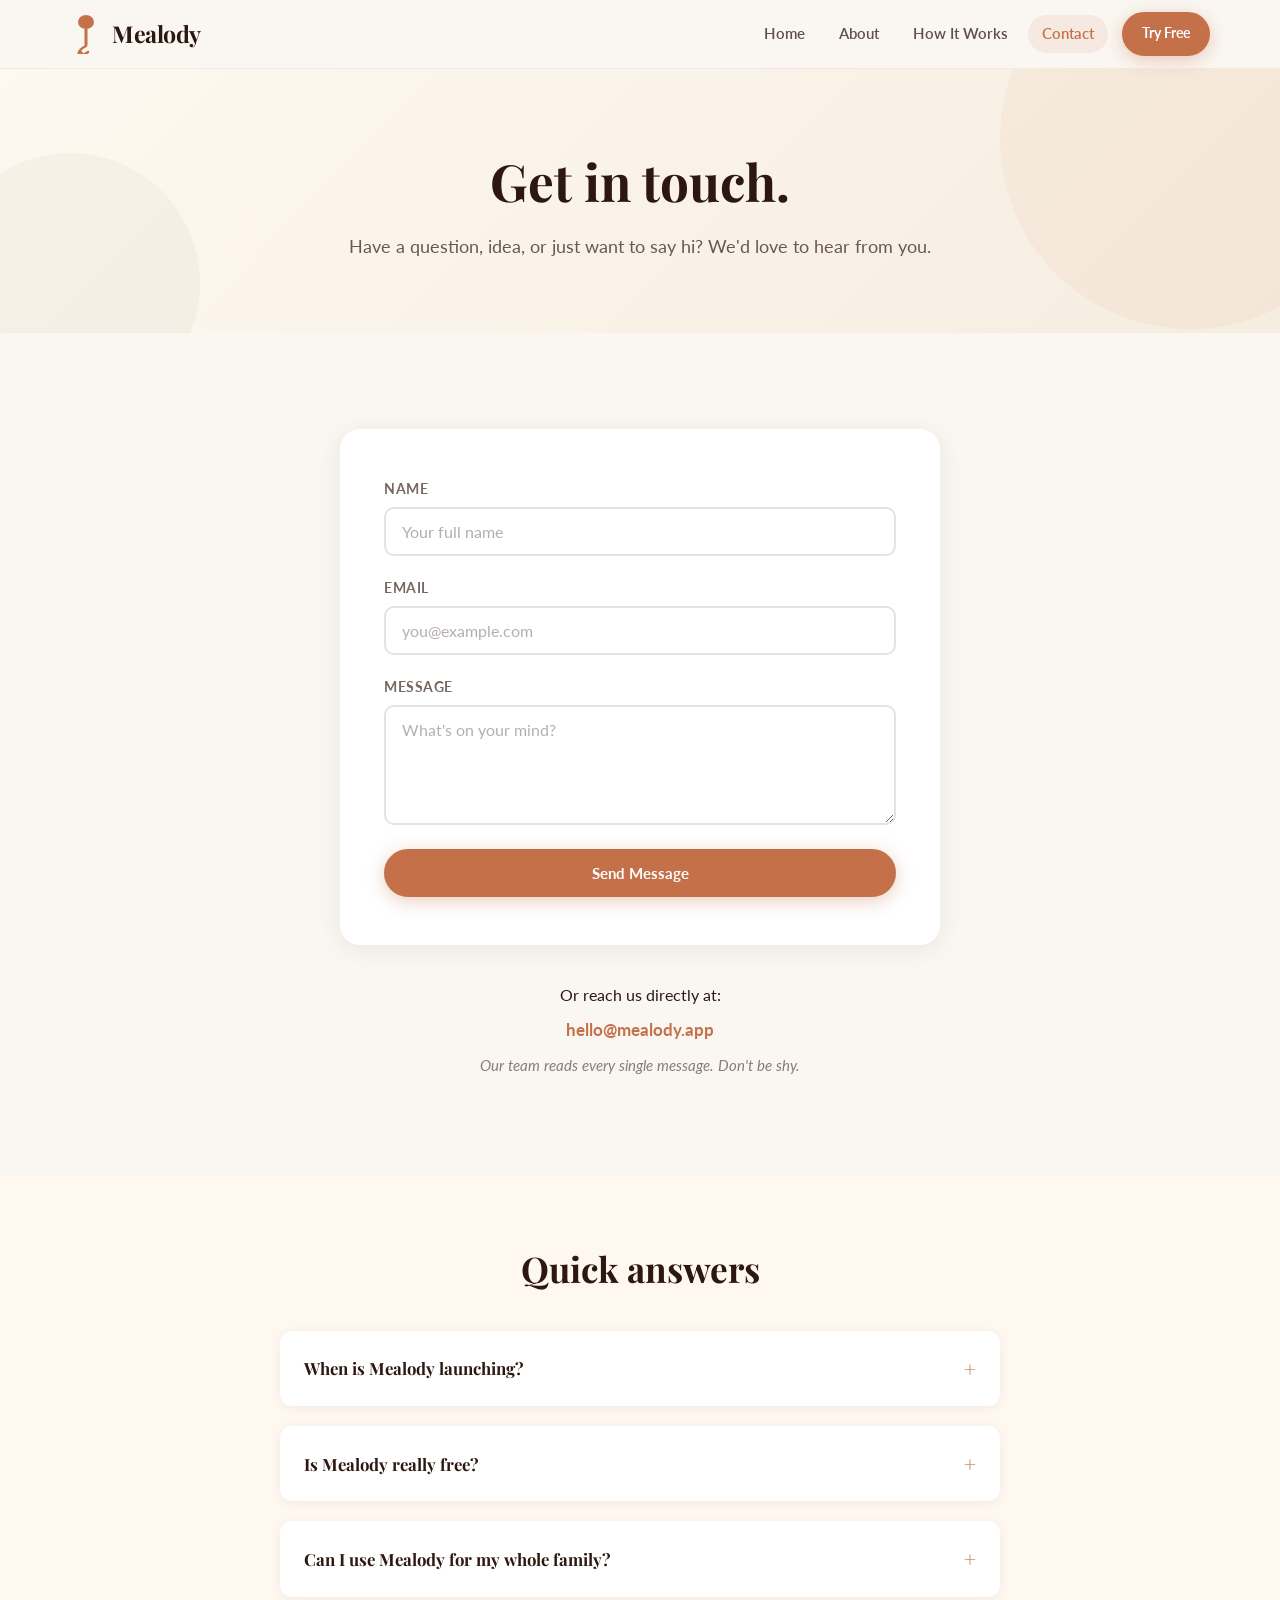
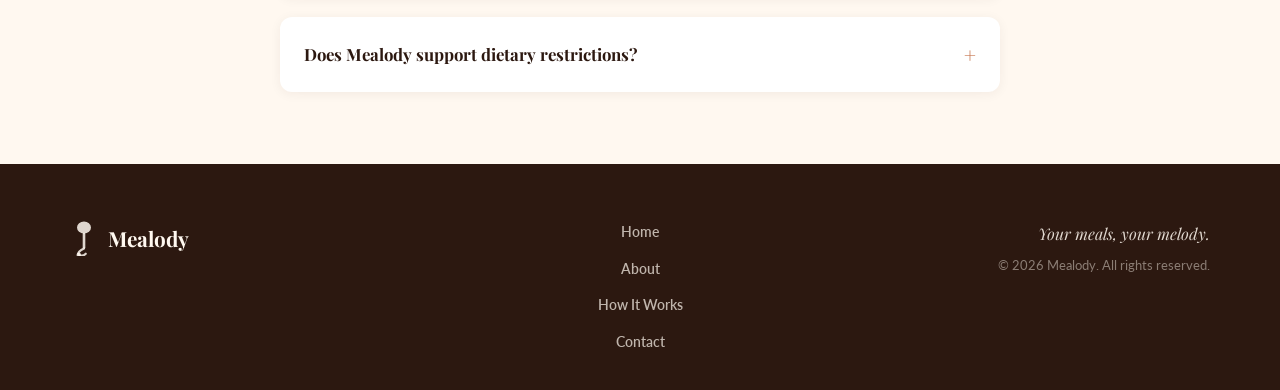
==== contact.html @ 41fbf0d4 "Add files via upload" ====
<!DOCTYPE html>
<html lang="en">
<head>
  <meta charset="UTF-8" />
  <meta name="viewport" content="width=device-width, initial-scale=1.0" />
  <title>Contact — Mealody</title>
  <meta name="description" content="Have a question, idea, or just want to say hi? Get in touch with the Mealody team." />
  <link rel="preconnect" href="https://fonts.googleapis.com" />
  <link rel="preconnect" href="https://fonts.gstatic.com" crossorigin />
  <link href="https://fonts.googleapis.com/css2?family=Playfair+Display:ital,wght@0,400;0,700;0,800;1,400&family=Lato:wght@300;400;700;900&display=swap" rel="stylesheet" />
  <link rel="stylesheet" href="styles.css" />
</head>
<body>

  <!-- ===== NAVBAR ===== -->
  <header class="navbar" role="banner">
    <div class="container navbar__inner">
      <a href="index.html" class="navbar__logo" aria-label="Mealody home">
        <svg width="32" height="40" viewBox="0 0 32 40" fill="none" xmlns="http://www.w3.org/2000/svg" aria-hidden="true">
          <ellipse cx="16" cy="8" rx="8" ry="7" fill="#C4714A"/>
          <rect x="14.5" y="14" width="3" height="18" rx="1.5" fill="#C4714A"/>
          <path d="M16 32 Q8 36 10 39 Q14 42 18 38" stroke="#C4714A" stroke-width="2.5" stroke-linecap="round" fill="none"/>
          <circle cx="10" cy="39" r="2.5" fill="#C4714A"/>
        </svg>
        <span class="navbar__logo-text">Mealody</span>
      </a>
      <button class="navbar__toggle" aria-label="Toggle navigation" aria-expanded="false">
        <span></span><span></span><span></span>
      </button>
      <nav class="navbar__nav" aria-label="Main navigation">
        <a href="index.html" class="navbar__link" data-page="index.html">Home</a>
        <a href="about.html" class="navbar__link" data-page="about.html">About</a>
        <a href="how-it-works.html" class="navbar__link" data-page="how-it-works.html">How It Works</a>
        <a href="contact.html" class="navbar__link" data-page="contact.html">Contact</a>
        <div class="navbar__cta">
          <a href="index.html#waitlist" class="btn btn-primary btn-sm">Try Free</a>
        </div>
      </nav>
    </div>
  </header>

  <main>

    <!-- ===== PAGE HEADER ===== -->
    <section class="page-header" aria-label="Contact Mealody">
      <div class="container">
        <h1 class="fade-up">Get in touch.</h1>
        <p class="fade-up" data-delay="1">
          Have a question, idea, or just want to say hi? We'd love to hear from you.
        </p>
      </div>
    </section>

    <!-- ===== CONTACT SECTION ===== -->
    <section class="contact-section section-pad" aria-label="Contact form">
      <div class="container">
        <div class="contact__inner">

          <!-- Contact Form -->
          <div class="contact-form fade-up" id="contact-form-container">
            <form id="contact-form" novalidate>
              <div class="form-group">
                <label for="contact-name">Name</label>
                <input
                  type="text"
                  id="contact-name"
                  class="form-control"
                  placeholder="Your full name"
                  autocomplete="name"
                  required
                />
              </div>

              <div class="form-group">
                <label for="contact-email">Email</label>
                <input
                  type="email"
                  id="contact-email"
                  class="form-control"
                  placeholder="you@example.com"
                  autocomplete="email"
                  required
                />
              </div>

              <div class="form-group">
                <label for="contact-message">Message</label>
                <textarea
                  id="contact-message"
                  class="form-control"
                  rows="4"
                  placeholder="What's on your mind?"
                  required
                ></textarea>
              </div>

              <button type="submit" class="btn btn-primary">Send Message</button>
            </form>
          </div>

          <!-- Success State -->
          <div class="form-success fade-up" id="contact-success" role="status" style="margin-bottom:24px;">
            <div class="form-success-icon">🎵</div>
            <h3>Message sent!</h3>
            <p>Thanks for reaching out! We read every message and will get back to you soon.</p>
          </div>

          <!-- Extra Info -->
          <div class="contact__extra fade-up" data-delay="1">
            <p style="margin-bottom:8px;">Or reach us directly at:</p>
            <a href="mailto:hello@mealody.app" class="contact__email">hello@mealody.app</a>
            <p class="contact__closing">Our team reads every single message. Don't be shy.</p>
          </div>

        </div>
      </div>
    </section>

    <!-- ===== FAQ STRIP ===== -->
    <section style="background:var(--cream); padding:72px 0;" aria-label="Frequently asked questions">
      <div class="container" style="max-width:720px;">
        <h2 class="fade-up" style="text-align:center; font-size:clamp(1.6rem,3.5vw,2.2rem); margin-bottom:40px;">
          Quick answers
        </h2>

        <div class="fade-up" data-delay="1" style="display:flex; flex-direction:column; gap:20px;">

          <details style="background:#fff; border-radius:12px; padding:20px 24px; box-shadow:0 2px 12px rgba(44,24,16,0.06); cursor:pointer;">
            <summary style="font-family:'Playfair Display',serif; font-size:1.05rem; font-weight:700; color:var(--dark); list-style:none; display:flex; justify-content:space-between; align-items:center; gap:12px;">
              When is Mealody launching?
              <span style="color:var(--terracotta); font-size:1.3rem; flex-shrink:0;">+</span>
            </summary>
            <p style="margin-top:14px; font-size:0.95rem; color:rgba(44,24,16,0.65); line-height:1.7;">
              We're currently in early development. Join our waitlist on the homepage and you'll be among the first to know when we're ready!
            </p>
          </details>

          <details style="background:#fff; border-radius:12px; padding:20px 24px; box-shadow:0 2px 12px rgba(44,24,16,0.06); cursor:pointer;">
            <summary style="font-family:'Playfair Display',serif; font-size:1.05rem; font-weight:700; color:var(--dark); list-style:none; display:flex; justify-content:space-between; align-items:center; gap:12px;">
              Is Mealody really free?
              <span style="color:var(--terracotta); font-size:1.3rem; flex-shrink:0;">+</span>
            </summary>
            <p style="margin-top:14px; font-size:0.95rem; color:rgba(44,24,16,0.65); line-height:1.7;">
              Yes! The free tier includes 3 meal plans per week, a basic grocery list, and access to our standard recipe library — forever free, no credit card needed.
            </p>
          </details>

          <details style="background:#fff; border-radius:12px; padding:20px 24px; box-shadow:0 2px 12px rgba(44,24,16,0.06); cursor:pointer;">
            <summary style="font-family:'Playfair Display',serif; font-size:1.05rem; font-weight:700; color:var(--dark); list-style:none; display:flex; justify-content:space-between; align-items:center; gap:12px;">
              Can I use Mealody for my whole family?
              <span style="color:var(--terracotta); font-size:1.3rem; flex-shrink:0;">+</span>
            </summary>
            <p style="margin-top:14px; font-size:0.95rem; color:rgba(44,24,16,0.65); line-height:1.7;">
              Absolutely. Mealody Plus includes Family Mode, which supports up to 6 individual taste profiles and generates a combined meal plan that works for everyone.
            </p>
          </details>

          <details style="background:#fff; border-radius:12px; padding:20px 24px; box-shadow:0 2px 12px rgba(44,24,16,0.06); cursor:pointer;">
            <summary style="font-family:'Playfair Display',serif; font-size:1.05rem; font-weight:700; color:var(--dark); list-style:none; display:flex; justify-content:space-between; align-items:center; gap:12px;">
              Does Mealody support dietary restrictions?
              <span style="color:var(--terracotta); font-size:1.3rem; flex-shrink:0;">+</span>
            </summary>
            <p style="margin-top:14px; font-size:0.95rem; color:rgba(44,24,16,0.65); line-height:1.7;">
              Yes — during setup you can specify allergies, intolerances, and dietary preferences (vegetarian, vegan, gluten-free, etc.). Mealody will never suggest meals that don't fit your profile.
            </p>
          </details>

        </div>
      </div>
    </section>

  </main>

  <!-- ===== FOOTER ===== -->
  <footer class="footer" role="contentinfo">
    <div class="container">
      <div class="footer__inner">
        <div class="footer__logo">
          <svg width="28" height="36" viewBox="0 0 32 40" fill="none" xmlns="http://www.w3.org/2000/svg" aria-hidden="true">
            <ellipse cx="16" cy="8" rx="8" ry="7" fill="#FFF8F0" opacity="0.85"/>
            <rect x="14.5" y="14" width="3" height="18" rx="1.5" fill="#FFF8F0" opacity="0.85"/>
            <path d="M16 32 Q8 36 10 39 Q14 42 18 38" stroke="#FFF8F0" stroke-width="2.5" stroke-linecap="round" fill="none" opacity="0.85"/>
            <circle cx="10" cy="39" r="2.5" fill="#FFF8F0" opacity="0.85"/>
          </svg>
          Mealody
        </div>
        <nav class="footer__nav" aria-label="Footer navigation">
          <a href="index.html">Home</a>
          <a href="about.html">About</a>
          <a href="how-it-works.html">How It Works</a>
          <a href="contact.html">Contact</a>
        </nav>
        <div class="footer__right">
          <p class="footer__tagline">Your meals, your melody.</p>
          <p class="footer__copy">&copy; 2026 Mealody. All rights reserved.</p>
        </div>
      </div>
    </div>
  </footer>

  <script src="script.js"></script>
</body>
</html>
---- styles.css ----
/* ===================================================
   Mealody — Shared Stylesheet
   =================================================== */

/* --- Google Fonts are loaded in each HTML file --- */

/* === CSS Variables === */
:root {
  --bg:          #FAF7F2;
  --terracotta:  #C4714A;
  --sage:        #7A9E7E;
  --dark:        #2C1810;
  --cream:       #FFF8F0;
  --card-shadow: 0 4px 24px rgba(44, 24, 16, 0.08);
  --radius:      14px;
  --transition:  0.3s ease;
}

/* === Reset & Base === */
*, *::before, *::after {
  box-sizing: border-box;
  margin: 0;
  padding: 0;
}

html {
  scroll-behavior: smooth;
  font-size: 16px;
}

body {
  font-family: 'Lato', sans-serif;
  background: var(--bg);
  color: var(--dark);
  line-height: 1.7;
  -webkit-font-smoothing: antialiased;
}

h1, h2, h3, h4 {
  font-family: 'Playfair Display', serif;
  line-height: 1.25;
}

a {
  text-decoration: none;
  color: inherit;
}

img {
  max-width: 100%;
  display: block;
}

ul {
  list-style: none;
}

/* === Utility === */
.container {
  width: 90%;
  max-width: 1140px;
  margin: 0 auto;
}

.section-pad {
  padding: 96px 0;
}

.section-pad-sm {
  padding: 64px 0;
}

.text-center { text-align: center; }

.sr-only {
  position: absolute;
  width: 1px;
  height: 1px;
  overflow: hidden;
  clip: rect(0,0,0,0);
  white-space: nowrap;
}

/* === Buttons === */
.btn {
  display: inline-flex;
  align-items: center;
  gap: 8px;
  padding: 13px 28px;
  border-radius: 50px;
  font-family: 'Lato', sans-serif;
  font-size: 0.95rem;
  font-weight: 700;
  cursor: pointer;
  border: 2px solid transparent;
  transition: transform var(--transition), box-shadow var(--transition), background var(--transition), color var(--transition);
  white-space: nowrap;
}

.btn:hover {
  transform: translateY(-2px);
}

.btn-primary {
  background: var(--terracotta);
  color: #fff;
  border-color: var(--terracotta);
  box-shadow: 0 4px 18px rgba(196, 113, 74, 0.35);
}

.btn-primary:hover {
  background: #b3633e;
  box-shadow: 0 6px 24px rgba(196, 113, 74, 0.45);
}

.btn-outline {
  background: transparent;
  color: var(--dark);
  border-color: var(--dark);
}

.btn-outline:hover {
  background: var(--dark);
  color: #fff;
}

.btn-sm {
  padding: 8px 18px;
  font-size: 0.85rem;
}

/* === Navbar === */
.navbar {
  position: sticky;
  top: 0;
  z-index: 1000;
  background: rgba(250, 247, 242, 0.95);
  backdrop-filter: blur(10px);
  -webkit-backdrop-filter: blur(10px);
  border-bottom: 1px solid rgba(196, 113, 74, 0.1);
  transition: box-shadow var(--transition);
}

.navbar.scrolled {
  box-shadow: 0 2px 20px rgba(44, 24, 16, 0.1);
}

.navbar__inner {
  display: flex;
  align-items: center;
  justify-content: space-between;
  height: 68px;
  gap: 24px;
}

.navbar__logo {
  display: flex;
  align-items: center;
  gap: 10px;
  font-family: 'Playfair Display', serif;
  font-size: 1.45rem;
  font-weight: 700;
  color: var(--dark);
  flex-shrink: 0;
}

.navbar__logo svg {
  flex-shrink: 0;
}

.navbar__logo-text {
  letter-spacing: -0.02em;
}

.navbar__nav {
  display: flex;
  align-items: center;
  gap: 6px;
  flex: 1;
  justify-content: flex-end;
}

.navbar__link {
  font-family: 'Lato', sans-serif;
  font-size: 0.92rem;
  font-weight: 600;
  color: var(--dark);
  padding: 6px 14px;
  border-radius: 50px;
  transition: background var(--transition), color var(--transition);
  opacity: 0.75;
}

.navbar__link:hover {
  opacity: 1;
  background: rgba(196, 113, 74, 0.08);
}

.navbar__link.active {
  opacity: 1;
  color: var(--terracotta);
  background: rgba(196, 113, 74, 0.1);
}

.navbar__cta {
  margin-left: 8px;
}

/* Mobile hamburger */
.navbar__toggle {
  display: none;
  flex-direction: column;
  gap: 5px;
  cursor: pointer;
  background: none;
  border: none;
  padding: 4px;
}

.navbar__toggle span {
  display: block;
  width: 24px;
  height: 2px;
  background: var(--dark);
  border-radius: 2px;
  transition: var(--transition);
}

.navbar__toggle.open span:nth-child(1) {
  transform: translateY(7px) rotate(45deg);
}
.navbar__toggle.open span:nth-child(2) {
  opacity: 0;
}
.navbar__toggle.open span:nth-child(3) {
  transform: translateY(-7px) rotate(-45deg);
}

/* === Footer === */
.footer {
  background: var(--dark);
  color: var(--cream);
  padding: 56px 0 36px;
}

.footer__inner {
  display: grid;
  grid-template-columns: 1fr auto 1fr;
  align-items: start;
  gap: 40px;
}

.footer__logo {
  display: flex;
  align-items: center;
  gap: 10px;
  font-family: 'Playfair Display', serif;
  font-size: 1.3rem;
  font-weight: 700;
  color: var(--cream);
}

.footer__nav {
  display: flex;
  flex-direction: column;
  align-items: center;
  gap: 12px;
}

.footer__nav a {
  font-size: 0.9rem;
  font-weight: 600;
  color: rgba(255, 248, 240, 0.7);
  transition: color var(--transition);
}

.footer__nav a:hover {
  color: var(--cream);
}

.footer__right {
  text-align: right;
}

.footer__tagline {
  font-family: 'Playfair Display', serif;
  font-size: 1rem;
  font-style: italic;
  color: rgba(255, 248, 240, 0.85);
  margin-bottom: 8px;
}

.footer__copy {
  font-size: 0.8rem;
  color: rgba(255, 248, 240, 0.45);
}

/* === Scroll Animations === */
.fade-up {
  opacity: 0;
  transform: translateY(32px);
  transition: opacity 0.65s ease, transform 0.65s ease;
}

.fade-up.visible {
  opacity: 1;
  transform: translateY(0);
}

/* Stagger delays */
.fade-up[data-delay="1"] { transition-delay: 0.1s; }
.fade-up[data-delay="2"] { transition-delay: 0.2s; }
.fade-up[data-delay="3"] { transition-delay: 0.3s; }
.fade-up[data-delay="4"] { transition-delay: 0.4s; }
.fade-up[data-delay="5"] { transition-delay: 0.5s; }

/* === Page Header (shared across inner pages) === */
.page-header {
  background: linear-gradient(135deg, var(--cream) 0%, #f5ede0 100%);
  padding: 80px 0 72px;
  text-align: center;
  position: relative;
  overflow: hidden;
}

.page-header::before {
  content: '';
  position: absolute;
  width: 380px;
  height: 380px;
  border-radius: 50%;
  background: rgba(196, 113, 74, 0.06);
  top: -120px;
  right: -100px;
  pointer-events: none;
}

.page-header::after {
  content: '';
  position: absolute;
  width: 260px;
  height: 260px;
  border-radius: 50%;
  background: rgba(122, 158, 126, 0.07);
  bottom: -80px;
  left: -60px;
  pointer-events: none;
}

.page-header h1 {
  font-size: clamp(2rem, 5vw, 3.2rem);
  color: var(--dark);
  margin-bottom: 18px;
}

.page-header p {
  font-size: 1.12rem;
  color: rgba(44, 24, 16, 0.7);
  max-width: 600px;
  margin: 0 auto;
}

/* === Form Styles === */
.form-group {
  display: flex;
  flex-direction: column;
  gap: 6px;
}

.form-group label {
  font-weight: 700;
  font-size: 0.88rem;
  letter-spacing: 0.04em;
  text-transform: uppercase;
  color: rgba(44, 24, 16, 0.65);
}

.form-control {
  width: 100%;
  padding: 13px 16px;
  border: 2px solid rgba(44, 24, 16, 0.12);
  border-radius: 10px;
  font-family: 'Lato', sans-serif;
  font-size: 1rem;
  background: #fff;
  color: var(--dark);
  transition: border-color var(--transition), box-shadow var(--transition);
  outline: none;
}

.form-control:focus {
  border-color: var(--terracotta);
  box-shadow: 0 0 0 3px rgba(196, 113, 74, 0.12);
}

.form-control::placeholder {
  color: rgba(44, 24, 16, 0.35);
}

textarea.form-control {
  resize: vertical;
  min-height: 120px;
}

.form-error {
  color: #c0392b;
  font-size: 0.85rem;
  margin-top: 8px;
  display: none;
}

.form-error.visible {
  display: block;
}

.form-success {
  display: none;
  text-align: center;
  padding: 32px;
  background: var(--cream);
  border-radius: var(--radius);
  border: 2px solid rgba(122, 158, 126, 0.3);
}

.form-success.visible {
  display: block;
}

.form-success-icon {
  font-size: 2.5rem;
  margin-bottom: 12px;
}

.form-success h3 {
  font-size: 1.4rem;
  margin-bottom: 8px;
  color: var(--dark);
}

.form-success p {
  color: rgba(44, 24, 16, 0.65);
}

/* =====================================================
   INDEX.HTML — Homepage Styles
   ===================================================== */

/* Hero */
.hero {
  position: relative;
  overflow: hidden;
  background: linear-gradient(150deg, #FAF7F2 0%, #f5ece0 50%, #f0e6d5 100%);
  padding: 100px 0 80px;
}

.hero__blob {
  position: absolute;
  border-radius: 50%;
  pointer-events: none;
}

.hero__blob--1 {
  width: 500px;
  height: 500px;
  background: rgba(196, 113, 74, 0.07);
  top: -180px;
  right: -140px;
}

.hero__blob--2 {
  width: 340px;
  height: 340px;
  background: rgba(122, 158, 126, 0.08);
  bottom: -120px;
  left: -80px;
}

.hero__blob--3 {
  width: 200px;
  height: 200px;
  background: rgba(196, 113, 74, 0.05);
  top: 60%;
  right: 15%;
}

.hero__content {
  position: relative;
  z-index: 2;
  max-width: 720px;
}

.hero__eyebrow {
  display: inline-flex;
  align-items: center;
  gap: 8px;
  background: rgba(196, 113, 74, 0.1);
  color: var(--terracotta);
  font-size: 0.82rem;
  font-weight: 700;
  letter-spacing: 0.08em;
  text-transform: uppercase;
  padding: 6px 14px;
  border-radius: 50px;
  margin-bottom: 22px;
}

.hero h1 {
  font-size: clamp(2.4rem, 6vw, 4rem);
  color: var(--dark);
  margin-bottom: 22px;
  max-width: 680px;
}

.hero__sub {
  font-size: 1.18rem;
  color: rgba(44, 24, 16, 0.7);
  max-width: 560px;
  margin-bottom: 38px;
  line-height: 1.75;
}

.hero__buttons {
  display: flex;
  flex-wrap: wrap;
  gap: 14px;
}

/* Email Capture */
.email-capture {
  background: var(--dark);
  padding: 72px 0;
  text-align: center;
}

.email-capture h2 {
  font-size: clamp(1.7rem, 4vw, 2.5rem);
  color: var(--cream);
  margin-bottom: 12px;
}

.email-capture__sub {
  color: rgba(255, 248, 240, 0.65);
  margin-bottom: 36px;
  font-size: 1.05rem;
}

.email-capture__form {
  display: flex;
  flex-wrap: wrap;
  gap: 12px;
  justify-content: center;
  max-width: 620px;
  margin: 0 auto;
}

.email-capture__form .form-control {
  flex: 1;
  min-width: 200px;
  background: rgba(255, 248, 240, 0.1);
  border-color: rgba(255, 248, 240, 0.2);
  color: var(--cream);
}

.email-capture__form .form-control::placeholder {
  color: rgba(255, 248, 240, 0.4);
}

.email-capture__form .form-control:focus {
  border-color: var(--terracotta);
  background: rgba(255, 248, 240, 0.15);
}

#waitlist-error {
  color: #f4a27e;
  font-size: 0.88rem;
  margin-top: 10px;
  display: none;
  width: 100%;
  text-align: center;
}

#waitlist-error.visible { display: block; }

#waitlist-success {
  display: none;
  color: var(--cream);
  padding: 24px;
}

#waitlist-success.visible { display: block; }

#waitlist-success p {
  font-size: 1.2rem;
  font-family: 'Playfair Display', serif;
}

/* Feature Cards */
.features {
  background: var(--cream);
}

.features__header {
  text-align: center;
  margin-bottom: 56px;
}

.features__header h2 {
  font-size: clamp(1.8rem, 4vw, 2.7rem);
  margin-bottom: 12px;
}

.features__header p {
  color: rgba(44, 24, 16, 0.65);
  font-size: 1.05rem;
}

.features__grid {
  display: grid;
  grid-template-columns: repeat(3, 1fr);
  gap: 28px;
}

.feature-card {
  background: #fff;
  border-radius: var(--radius);
  padding: 36px 28px;
  box-shadow: var(--card-shadow);
  transition: transform var(--transition), box-shadow var(--transition);
}

.feature-card:hover {
  transform: translateY(-5px);
  box-shadow: 0 12px 36px rgba(44, 24, 16, 0.12);
}

.feature-card__icon {
  width: 52px;
  height: 52px;
  background: rgba(122, 158, 126, 0.12);
  border-radius: 14px;
  display: flex;
  align-items: center;
  justify-content: center;
  margin-bottom: 20px;
}

.feature-card__icon svg {
  width: 26px;
  height: 26px;
}

.feature-card h3 {
  font-size: 1.2rem;
  margin-bottom: 10px;
  color: var(--dark);
}

.feature-card p {
  color: rgba(44, 24, 16, 0.65);
  font-size: 0.95rem;
  line-height: 1.7;
}

/* Pricing */
.pricing {
  background: var(--bg);
}

.pricing__header {
  text-align: center;
  margin-bottom: 52px;
}

.pricing__header h2 {
  font-size: clamp(1.8rem, 4vw, 2.7rem);
  margin-bottom: 10px;
}

.pricing__header p {
  color: rgba(44, 24, 16, 0.65);
  font-size: 1.05rem;
}

.pricing__grid {
  display: grid;
  grid-template-columns: 1fr 1fr;
  gap: 28px;
  max-width: 820px;
  margin: 0 auto;
  align-items: start;
}

.pricing-card {
  background: #fff;
  border-radius: var(--radius);
  padding: 40px 36px;
  box-shadow: var(--card-shadow);
  border: 2px solid transparent;
  position: relative;
}

.pricing-card--popular {
  border-color: var(--terracotta);
  transform: scale(1.03);
  box-shadow: 0 8px 36px rgba(196, 113, 74, 0.18);
}

.pricing-card__badge {
  position: absolute;
  top: -14px;
  left: 50%;
  transform: translateX(-50%);
  background: var(--terracotta);
  color: #fff;
  font-size: 0.78rem;
  font-weight: 700;
  letter-spacing: 0.06em;
  text-transform: uppercase;
  padding: 5px 16px;
  border-radius: 50px;
  white-space: nowrap;
}

.pricing-card__name {
  font-family: 'Playfair Display', serif;
  font-size: 1.3rem;
  color: var(--dark);
  margin-bottom: 6px;
}

.pricing-card__price {
  font-family: 'Playfair Display', serif;
  font-size: 2.4rem;
  font-weight: 700;
  color: var(--dark);
  margin-bottom: 24px;
}

.pricing-card__price span {
  font-size: 1rem;
  font-family: 'Lato', sans-serif;
  color: rgba(44, 24, 16, 0.5);
}

.pricing-card__features {
  margin-bottom: 32px;
  display: flex;
  flex-direction: column;
  gap: 11px;
}

.pricing-card__features li {
  display: flex;
  align-items: flex-start;
  gap: 10px;
  font-size: 0.95rem;
  color: rgba(44, 24, 16, 0.8);
}

.pricing-card__features li::before {
  content: '';
  width: 18px;
  height: 18px;
  border-radius: 50%;
  background: rgba(122, 158, 126, 0.2);
  background-image: url("data:image/svg+xml,%3Csvg width='10' height='8' viewBox='0 0 10 8' fill='none' xmlns='http://www.w3.org/2000/svg'%3E%3Cpath d='M1 4L3.5 6.5L9 1' stroke='%237A9E7E' stroke-width='2' stroke-linecap='round' stroke-linejoin='round'/%3E%3C/svg%3E");
  background-repeat: no-repeat;
  background-position: center;
  flex-shrink: 0;
  margin-top: 2px;
}

.pricing-card .btn {
  width: 100%;
  justify-content: center;
}

/* =====================================================
   ABOUT.HTML
   ===================================================== */

.founder-section {
  background: var(--bg);
}

.founder__grid {
  display: grid;
  grid-template-columns: 1fr 1fr;
  gap: 60px;
  align-items: center;
}

.founder__photos {
  display: flex;
  align-items: center;
  justify-content: center;
}

.founder__photo-main {
  width: 100%;
  max-width: 340px;
  border-radius: 20px;
  object-fit: cover;
  aspect-ratio: 3 / 4;
  box-shadow: 0 8px 32px rgba(44, 24, 16, 0.15);
}

.photo-placeholder {
  background: #D4C5B0;
  border-radius: var(--radius);
  display: flex;
  align-items: center;
  justify-content: center;
  font-family: 'Lato', sans-serif;
  font-size: 0.82rem;
  font-weight: 700;
  color: rgba(44, 24, 16, 0.45);
  letter-spacing: 0.05em;
}

.photo-placeholder--1 {
  height: 180px;
}

.photo-placeholder--2 {
  height: 180px;
}

.photo-placeholder--3 {
  grid-column: 1 / -1;
  height: 140px;
}

.founder__quote {
  font-size: 1.05rem;
  line-height: 1.8;
  color: rgba(44, 24, 16, 0.75);
  font-style: italic;
  border-left: 3px solid var(--terracotta);
  padding-left: 20px;
  margin-top: 20px;
}

.founder__name {
  margin-top: 16px;
  font-family: 'Playfair Display', serif;
  font-size: 1.1rem;
  font-weight: 700;
  color: var(--dark);
}

.founder__title {
  color: rgba(44, 24, 16, 0.55);
  font-size: 0.9rem;
}

/* Pitch Video */
.pitch-video {
  background: var(--cream);
  text-align: center;
}

.pitch-video h2 {
  font-size: clamp(1.7rem, 4vw, 2.4rem);
  margin-bottom: 10px;
}

.pitch-video__sub {
  color: rgba(44, 24, 16, 0.65);
  margin-bottom: 36px;
}

.video-embed-wrapper {
  position: relative;
  width: 100%;
  max-width: 720px;
  margin: 32px auto 0;
  aspect-ratio: 16 / 9;
  border-radius: 16px;
  overflow: hidden;
  box-shadow: 0 8px 40px rgba(44, 24, 16, 0.15);
}

.video-embed-wrapper iframe {
  position: absolute;
  inset: 0;
  width: 100%;
  height: 100%;
}

.video-placeholder {
  width: 100%;
  max-width: 560px;
  height: 315px;
  background: #D4C5B0;
  border-radius: var(--radius);
  display: flex;
  flex-direction: column;
  align-items: center;
  justify-content: center;
  margin: 0 auto;
  cursor: pointer;
  position: relative;
  transition: transform var(--transition);
}

.video-placeholder:hover {
  transform: scale(1.01);
}

.video-placeholder:hover .play-btn {
  transform: scale(1.1);
  background: var(--terracotta);
}

.play-btn {
  width: 70px;
  height: 70px;
  background: rgba(196, 113, 74, 0.85);
  border-radius: 50%;
  display: flex;
  align-items: center;
  justify-content: center;
  margin-bottom: 12px;
  transition: background var(--transition), transform var(--transition);
  box-shadow: 0 8px 24px rgba(196, 113, 74, 0.35);
}

.play-btn svg {
  width: 24px;
  height: 24px;
  fill: #fff;
  margin-left: 4px;
}

.video-placeholder__note {
  font-size: 0.85rem;
  color: rgba(44, 24, 16, 0.5);
  margin-top: 8px;
}

.pitch-video__embed-note {
  margin-top: 16px;
  font-size: 0.85rem;
  color: rgba(44, 24, 16, 0.45);
  font-style: italic;
}

/* Mission */
.mission {
  background: var(--bg);
  text-align: center;
}

.mission__inner {
  max-width: 680px;
  margin: 0 auto;
}

.mission h2 {
  font-size: clamp(1.8rem, 4vw, 2.6rem);
  margin-bottom: 20px;
}

.mission p {
  font-size: 1.1rem;
  color: rgba(44, 24, 16, 0.72);
  line-height: 1.85;
}

/* =====================================================
   HOW-IT-WORKS.HTML
   ===================================================== */

/* Steps */
.steps-section {
  background: var(--cream);
}

.steps-section h2 {
  text-align: center;
  font-size: clamp(1.8rem, 4vw, 2.6rem);
  margin-bottom: 60px;
}

.steps__row {
  display: flex;
  align-items: flex-start;
  justify-content: center;
  gap: 0;
  flex-wrap: nowrap;
}

.step {
  flex: 1;
  max-width: 300px;
  text-align: center;
  padding: 0 24px;
}

.step__number {
  font-family: 'Playfair Display', serif;
  font-size: 4rem;
  font-weight: 700;
  color: var(--terracotta);
  line-height: 1;
  margin-bottom: 14px;
  display: block;
}

.step h3 {
  font-size: 1.2rem;
  margin-bottom: 10px;
  color: var(--dark);
}

.step p {
  color: rgba(44, 24, 16, 0.65);
  font-size: 0.95rem;
  line-height: 1.7;
}

.step__arrow {
  flex-shrink: 0;
  padding-top: 24px;
  color: var(--terracotta);
  opacity: 0.45;
}

/* Demo Section */
.demo-section {
  background: var(--bg);
}

.demo-section__header {
  text-align: center;
  margin-bottom: 40px;
}

.demo-section__header h2 {
  font-size: clamp(1.8rem, 4vw, 2.5rem);
  margin-bottom: 10px;
}

.demo-section__header p {
  color: rgba(44, 24, 16, 0.65);
}

.demo-box {
  background: #fff;
  border-radius: 20px;
  box-shadow: 0 8px 48px rgba(44, 24, 16, 0.1);
  overflow: hidden;
  max-width: 860px;
  margin: 0 auto;
}

/* Day Tabs */
.day-tabs {
  display: flex;
  background: var(--cream);
  border-bottom: 1px solid rgba(44, 24, 16, 0.08);
  overflow-x: auto;
  scrollbar-width: none;
}

.day-tabs::-webkit-scrollbar { display: none; }

.day-tab {
  flex: 1;
  min-width: 72px;
  padding: 14px 10px;
  background: none;
  border: none;
  cursor: pointer;
  font-family: 'Lato', sans-serif;
  font-size: 0.88rem;
  font-weight: 700;
  color: rgba(44, 24, 16, 0.5);
  border-bottom: 3px solid transparent;
  margin-bottom: -1px;
  transition: color var(--transition), border-color var(--transition), background var(--transition);
  white-space: nowrap;
}

.day-tab:hover {
  color: var(--dark);
  background: rgba(196, 113, 74, 0.04);
}

.day-tab.active {
  color: var(--terracotta);
  border-bottom-color: var(--terracotta);
  background: rgba(196, 113, 74, 0.06);
}

/* Meal Cards */
.day-content {
  display: none;
  padding: 28px;
  gap: 16px;
  grid-template-columns: repeat(3, 1fr);
}

.day-content.active {
  display: grid;
}

.meal-card {
  background: var(--cream);
  border-radius: 12px;
  padding: 20px;
  border: 1px solid rgba(44, 24, 16, 0.06);
  transition: box-shadow var(--transition), transform var(--transition);
}

.meal-card:hover {
  box-shadow: 0 4px 18px rgba(44, 24, 16, 0.08);
  transform: translateY(-2px);
}

.meal-card__type {
  font-size: 0.72rem;
  font-weight: 700;
  letter-spacing: 0.1em;
  text-transform: uppercase;
  color: var(--sage);
  margin-bottom: 10px;
}

.meal-card__emoji {
  font-size: 2rem;
  margin-bottom: 8px;
  line-height: 1;
}

.meal-card__name {
  font-family: 'Playfair Display', serif;
  font-size: 1rem;
  font-weight: 700;
  color: var(--dark);
  margin-bottom: 6px;
  line-height: 1.3;
}

.meal-card__desc {
  font-size: 0.83rem;
  color: rgba(44, 24, 16, 0.6);
  line-height: 1.6;
}

/* Grocery List */
.demo-footer {
  padding: 20px 28px 28px;
  text-align: center;
  border-top: 1px solid rgba(44, 24, 16, 0.07);
}

.grocery-panel {
  max-height: 0;
  overflow: hidden;
  transition: max-height 0.5s ease, opacity 0.4s ease;
  opacity: 0;
}

.grocery-panel.open {
  max-height: 900px;
  opacity: 1;
}

.grocery-panel__inner {
  padding: 24px 28px;
  text-align: left;
  border-top: 1px solid rgba(44, 24, 16, 0.07);
}

.grocery-panel__grid {
  display: grid;
  grid-template-columns: repeat(2, 1fr);
  gap: 20px;
  margin-bottom: 16px;
}

.grocery-category h4 {
  font-size: 0.8rem;
  font-weight: 700;
  letter-spacing: 0.08em;
  text-transform: uppercase;
  color: var(--terracotta);
  margin-bottom: 10px;
  padding-bottom: 6px;
  border-bottom: 1px solid rgba(196, 113, 74, 0.2);
}

.grocery-category ul {
  display: flex;
  flex-direction: column;
  gap: 6px;
}

.grocery-category li {
  font-size: 0.9rem;
  color: rgba(44, 24, 16, 0.75);
  padding-left: 14px;
  position: relative;
}

.grocery-category li::before {
  content: '•';
  position: absolute;
  left: 0;
  color: var(--sage);
  font-weight: 700;
}

.grocery-note {
  font-size: 0.8rem;
  color: rgba(44, 24, 16, 0.45);
  font-style: italic;
  text-align: center;
  padding-top: 12px;
  border-top: 1px solid rgba(44, 24, 16, 0.06);
}

/* =====================================================
   CONTACT.HTML
   ===================================================== */

.contact-section {
  background: var(--bg);
}

.contact__inner {
  max-width: 600px;
  margin: 0 auto;
}

.contact-form {
  background: #fff;
  border-radius: 20px;
  padding: 48px 44px;
  box-shadow: var(--card-shadow);
  margin-bottom: 36px;
}

.contact-form .form-group + .form-group {
  margin-top: 20px;
}

.contact-form .btn {
  width: 100%;
  justify-content: center;
  margin-top: 24px;
}

.contact__extra {
  text-align: center;
}

.contact__email {
  font-size: 1.05rem;
  font-weight: 700;
  color: var(--terracotta);
  transition: opacity var(--transition);
}

.contact__email:hover {
  opacity: 0.75;
}

.contact__closing {
  color: rgba(44, 24, 16, 0.55);
  font-style: italic;
  margin-top: 8px;
  font-size: 0.95rem;
}

/* =====================================================
   RESPONSIVE
   ===================================================== */

@media (max-width: 900px) {
  .features__grid {
    grid-template-columns: 1fr;
  }

  .pricing__grid {
    grid-template-columns: 1fr;
    max-width: 460px;
  }

  .pricing-card--popular {
    transform: scale(1);
  }

  .footer__inner {
    grid-template-columns: 1fr;
    text-align: center;
    gap: 28px;
  }

  .footer__right {
    text-align: center;
  }

  .founder__grid {
    grid-template-columns: 1fr;
  }

  .steps__row {
    flex-direction: column;
    align-items: center;
    gap: 32px;
  }

  .step__arrow {
    transform: rotate(90deg);
    padding-top: 0;
  }

  .day-content {
    grid-template-columns: 1fr;
  }

  .grocery-panel__grid {
    grid-template-columns: 1fr;
  }
}

@media (max-width: 680px) {
  .section-pad {
    padding: 64px 0;
  }

  .navbar__nav {
    position: fixed;
    top: 68px;
    left: 0;
    right: 0;
    background: rgba(250, 247, 242, 0.98);
    backdrop-filter: blur(10px);
    flex-direction: column;
    align-items: flex-start;
    gap: 4px;
    padding: 16px;
    border-bottom: 1px solid rgba(196, 113, 74, 0.1);
    transform: translateY(-110%);
    transition: transform 0.3s ease;
    box-shadow: 0 8px 24px rgba(44, 24, 16, 0.08);
  }

  .navbar__nav.open {
    transform: translateY(0);
  }

  .navbar__link {
    width: 100%;
    padding: 10px 14px;
    border-radius: 8px;
  }

  .navbar__cta {
    margin-left: 0;
    width: 100%;
  }

  .navbar__cta .btn {
    width: 100%;
    justify-content: center;
  }

  .navbar__toggle {
    display: flex;
  }

  .hero {
    padding: 72px 0 60px;
  }

  .hero__buttons {
    flex-direction: column;
  }

  .hero__buttons .btn {
    width: 100%;
    justify-content: center;
  }

  .email-capture__form {
    flex-direction: column;
  }

  .email-capture__form .form-control {
    min-width: unset;
  }

  .contact-form {
    padding: 32px 24px;
  }

  .demo-box {
    border-radius: 14px;
  }

  .day-content {
    padding: 16px;
    gap: 12px;
  }

  .founder__photos {
    grid-template-columns: 1fr;
  }

  .photo-placeholder--3 {
    grid-column: auto;
  }
}
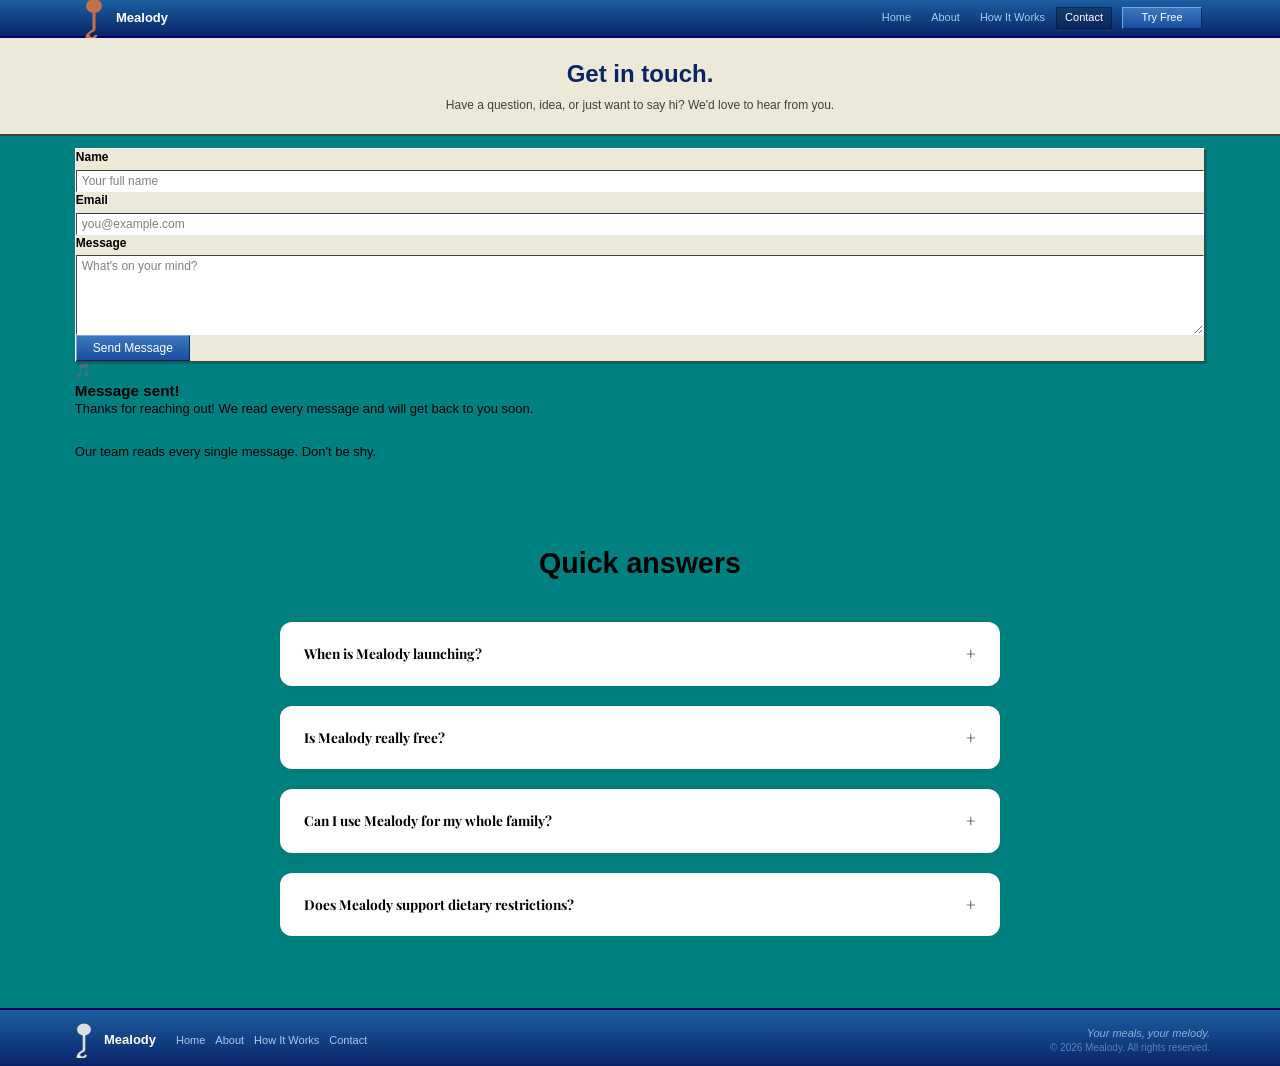
==== commit bbcde4c2: "Add files via upload" ====
--- a/contact.html
+++ b/contact.html
@@ -107,8 +107,6 @@
 
           <!-- Extra Info -->
           <div class="contact__extra fade-up" data-delay="1">
-            <p style="margin-bottom:8px;">Or reach us directly at:</p>
-            <a href="mailto:hello@mealody.app" class="contact__email">hello@mealody.app</a>
             <p class="contact__closing">Our team reads every single message. Don't be shy.</p>
           </div>
 
--- a/styles.css
+++ b/styles.css
@@ -1,19 +1,30 @@
 /* ===================================================
-   Mealody — Shared Stylesheet
+   Mealody — Windows 2000 Theme Stylesheet
    =================================================== */
 
-/* --- Google Fonts are loaded in each HTML file --- */
-
-/* === CSS Variables === */
+/* === CSS Variables (Win2K palette) === */
 :root {
-  --bg:          #FAF7F2;
-  --terracotta:  #C4714A;
-  --sage:        #7A9E7E;
-  --dark:        #2C1810;
-  --cream:       #FFF8F0;
-  --card-shadow: 0 4px 24px rgba(44, 24, 16, 0.08);
-  --radius:      14px;
-  --transition:  0.3s ease;
+  /* Win2K system colors */
+  --win-bg:          #008080;        /* classic teal desktop */
+  --win-surface:     #ECE9D8;        /* window/dialog background */
+  --win-surface-alt: #F0EFE7;        /* slightly lighter panels */
+  --win-dark:        #1C1C1C;        /* near-black text */
+  --win-titlebar:    #0A246A;        /* classic navy title bar */
+  --win-titlebar-end:#A6CAF0;        /* title bar gradient end */
+  --win-border-light: #FFFFFF;       /* bevel highlight */
+  --win-border-dark:  #808080;       /* bevel shadow */
+  --win-border-darker:#404040;       /* outer bevel shadow */
+  --win-accent:      #C4714A;        /* Mealody brand orange */
+  --win-green:       #007700;        /* green titlebar variant */
+  --win-button-face: #ECE9D8;        /* button face */
+  --win-text:        #000000;
+  --win-text-dim:    #404040;
+  --win-link:        #0000EE;
+  --win-link-visited:#551A8B;
+
+  /* Bevel borders (classic Win2K 3D raised effect) */
+  --bevel-raised: 1px solid var(--win-border-light) 1px solid var(--win-border-light) 1px solid var(--win-border-darker) 1px solid var(--win-border-darker);
+  --radius: 0px;
 }
 
 /* === Reset & Base === */
@@ -25,25 +36,32 @@
 
 html {
   scroll-behavior: smooth;
-  font-size: 16px;
+  font-size: 13px;
 }
 
 body {
-  font-family: 'Lato', sans-serif;
-  background: var(--bg);
-  color: var(--dark);
-  line-height: 1.7;
-  -webkit-font-smoothing: antialiased;
+  font-family: 'Tahoma', 'MS Sans Serif', Arial, sans-serif;
+  background: var(--win-bg);
+  color: var(--win-text);
+  line-height: 1.4;
+  min-height: 100vh;
+  display: flex;
+  flex-direction: column;
 }
 
 h1, h2, h3, h4 {
-  font-family: 'Playfair Display', serif;
-  line-height: 1.25;
+  font-family: 'Tahoma', 'MS Sans Serif', Arial, sans-serif;
+  font-weight: bold;
+  line-height: 1.3;
 }
 
 a {
-  text-decoration: none;
-  color: inherit;
+  color: var(--win-link);
+  text-decoration: underline;
+}
+
+a:visited {
+  color: var(--win-link-visited);
 }
 
 img {
@@ -54,23 +72,6 @@
 ul {
   list-style: none;
 }
-
-/* === Utility === */
-.container {
-  width: 90%;
-  max-width: 1140px;
-  margin: 0 auto;
-}
-
-.section-pad {
-  padding: 96px 0;
-}
-
-.section-pad-sm {
-  padding: 64px 0;
-}
-
-.text-center { text-align: center; }
 
 .sr-only {
   position: absolute;
@@ -81,136 +82,1279 @@
   white-space: nowrap;
 }
 
-/* === Buttons === */
-.btn {
-  display: inline-flex;
-  align-items: center;
-  gap: 8px;
-  padding: 13px 28px;
-  border-radius: 50px;
-  font-family: 'Lato', sans-serif;
-  font-size: 0.95rem;
-  font-weight: 700;
-  cursor: pointer;
-  border: 2px solid transparent;
-  transition: transform var(--transition), box-shadow var(--transition), background var(--transition), color var(--transition);
-  white-space: nowrap;
-}
-
-.btn:hover {
-  transform: translateY(-2px);
-}
-
-.btn-primary {
-  background: var(--terracotta);
-  color: #fff;
-  border-color: var(--terracotta);
-  box-shadow: 0 4px 18px rgba(196, 113, 74, 0.35);
-}
-
-.btn-primary:hover {
-  background: #b3633e;
-  box-shadow: 0 6px 24px rgba(196, 113, 74, 0.45);
-}
-
-.btn-outline {
-  background: transparent;
-  color: var(--dark);
-  border-color: var(--dark);
-}
-
-.btn-outline:hover {
-  background: var(--dark);
-  color: #fff;
-}
-
-.btn-sm {
-  padding: 8px 18px;
-  font-size: 0.85rem;
-}
-
-/* === Navbar === */
-.navbar {
+/* === Scroll Animations === */
+.fade-up {
+  opacity: 0;
+  transform: translateY(20px);
+  transition: opacity 0.5s ease, transform 0.5s ease;
+}
+
+.fade-up.visible {
+  opacity: 1;
+  transform: translateY(0);
+}
+
+.fade-up[data-delay="1"] { transition-delay: 0.05s; }
+.fade-up[data-delay="2"] { transition-delay: 0.1s; }
+.fade-up[data-delay="3"] { transition-delay: 0.15s; }
+.fade-up[data-delay="4"] { transition-delay: 0.2s; }
+
+/* =====================================================
+   WIN2K TASKBAR (Top navigation bar)
+   ===================================================== */
+.win-taskbar {
   position: sticky;
   top: 0;
   z-index: 1000;
-  background: rgba(250, 247, 242, 0.95);
-  backdrop-filter: blur(10px);
-  -webkit-backdrop-filter: blur(10px);
-  border-bottom: 1px solid rgba(196, 113, 74, 0.1);
-  transition: box-shadow var(--transition);
-}
-
-.navbar.scrolled {
-  box-shadow: 0 2px 20px rgba(44, 24, 16, 0.1);
+  background: linear-gradient(to bottom, #1C5FA0 0%, #0A246A 100%);
+  height: 36px;
+  display: flex;
+  align-items: center;
+  justify-content: space-between;
+  padding: 0 4px;
+  border-bottom: 2px solid #000066;
+  box-shadow: 0 2px 4px rgba(0,0,0,0.5);
+}
+
+.win-taskbar__start {
+  display: flex;
+  align-items: center;
+  gap: 2px;
+  height: 100%;
+}
+
+/* Start button */
+.win-start-btn {
+  display: flex;
+  align-items: center;
+  gap: 6px;
+  padding: 3px 10px 3px 6px;
+  background: linear-gradient(to bottom, #4A9040 0%, #2A7020 60%, #1A6010 100%);
+  border-top: 1px solid #80C070;
+  border-left: 1px solid #80C070;
+  border-right: 1px solid #104010;
+  border-bottom: 1px solid #104010;
+  color: white;
+  font-family: 'Tahoma', sans-serif;
+  font-size: 13px;
+  font-weight: bold;
+  cursor: pointer;
+  height: 28px;
+  border-radius: 3px;
+  letter-spacing: 0.01em;
+  text-shadow: 1px 1px 1px rgba(0,0,0,0.6);
+}
+
+.win-start-btn:hover {
+  background: linear-gradient(to bottom, #5AAA50 0%, #3A8030 60%, #2A7020 100%);
+}
+
+.win-start-btn:active {
+  background: linear-gradient(to top, #4A9040 0%, #2A7020 60%, #1A6010 100%);
+  border-top: 1px solid #104010;
+  border-left: 1px solid #104010;
+  border-right: 1px solid #80C070;
+  border-bottom: 1px solid #80C070;
+}
+
+.win-taskbar__divider {
+  width: 1px;
+  height: 24px;
+  background: rgba(255,255,255,0.15);
+  margin: 0 3px;
+}
+
+/* Taskbar app buttons */
+.win-taskbar__apps {
+  display: flex;
+  align-items: center;
+  gap: 2px;
+  height: 100%;
+}
+
+.win-taskbar__app {
+  display: flex;
+  align-items: center;
+  gap: 5px;
+  padding: 3px 8px;
+  background: rgba(255,255,255,0.08);
+  border: 1px solid rgba(255,255,255,0.15);
+  color: white;
+  font-family: 'Tahoma', sans-serif;
+  font-size: 11px;
+  cursor: pointer;
+  height: 26px;
+  white-space: nowrap;
+  text-decoration: none;
+  border-radius: 2px;
+  text-shadow: 1px 1px 1px rgba(0,0,0,0.5);
+}
+
+.win-taskbar__app:hover {
+  background: rgba(255,255,255,0.18);
+  color: white;
+}
+
+.win-taskbar__app:visited {
+  color: white;
+}
+
+.win-taskbar__app--active {
+  background: rgba(0,0,0,0.25);
+  border: 1px solid rgba(0,0,0,0.4);
+  box-shadow: inset 1px 1px 2px rgba(0,0,0,0.3);
+}
+
+/* System tray */
+.win-taskbar__tray {
+  display: flex;
+  align-items: center;
+  gap: 8px;
+  background: rgba(0,0,0,0.2);
+  border-left: 1px solid rgba(255,255,255,0.1);
+  padding: 0 10px;
+  height: 100%;
+}
+
+.win-tray-cta {
+  display: flex;
+  align-items: center;
+  padding: 2px 10px;
+  background: linear-gradient(to bottom, #FFDD80 0%, #D4A000 60%, #A07800 100%);
+  border-top: 1px solid #FFE8A0;
+  border-left: 1px solid #FFE8A0;
+  border-right: 1px solid #604800;
+  border-bottom: 1px solid #604800;
+  color: #2C1400;
+  font-family: 'Tahoma', sans-serif;
+  font-size: 11px;
+  font-weight: bold;
+  cursor: pointer;
+  text-decoration: none;
+  border-radius: 2px;
+  text-shadow: 1px 1px 0 rgba(255,255,255,0.4);
+  height: 22px;
+}
+
+.win-tray-cta:hover {
+  background: linear-gradient(to bottom, #FFEE90 0%, #E4B010 60%, #B08800 100%);
+  color: #2C1400;
+}
+
+.win-tray-cta:visited {
+  color: #2C1400;
+}
+
+.win-tray-clock {
+  color: white;
+  font-family: 'Tahoma', sans-serif;
+  font-size: 11px;
+  text-shadow: 1px 1px 1px rgba(0,0,0,0.5);
+  min-width: 56px;
+  text-align: right;
+}
+
+/* =====================================================
+   WIN2K DESKTOP
+   ===================================================== */
+.win-desktop {
+  flex: 1;
+  padding: 16px;
+  display: flex;
+  flex-direction: column;
+  gap: 12px;
+  position: relative;
+}
+
+/* Desktop icons grid */
+.win-desktop__icons {
+  position: fixed;
+  top: 50px;
+  left: 8px;
+  display: flex;
+  flex-direction: column;
+  gap: 6px;
+  z-index: 1;
+}
+
+.win-icon {
+  display: flex;
+  flex-direction: column;
+  align-items: center;
+  gap: 3px;
+  padding: 4px;
+  cursor: pointer;
+  width: 70px;
+  border-radius: 2px;
+}
+
+.win-icon:hover {
+  background: rgba(0,0,100,0.3);
+}
+
+.win-icon__img {
+  width: 32px;
+  height: 32px;
+  filter: drop-shadow(1px 1px 1px rgba(0,0,0,0.4));
+}
+
+.win-icon span {
+  font-family: 'Tahoma', sans-serif;
+  font-size: 11px;
+  color: white;
+  text-align: center;
+  text-shadow: 1px 1px 2px rgba(0,0,0,0.9);
+  word-break: break-word;
+  line-height: 1.2;
+}
+
+/* =====================================================
+   WIN2K WINDOW CHROME
+   ===================================================== */
+.win-window {
+  background: var(--win-surface);
+  /* Classic Win2K raised bevel */
+  border-top: 2px solid var(--win-border-light);
+  border-left: 2px solid var(--win-border-light);
+  border-right: 2px solid var(--win-border-darker);
+  border-bottom: 2px solid var(--win-border-darker);
+  box-shadow: 2px 2px 0 rgba(0,0,0,0.3);
+  margin-left: 86px; /* offset for desktop icons */
+}
+
+/* Title bar */
+.win-titlebar {
+  display: flex;
+  align-items: center;
+  justify-content: space-between;
+  background: linear-gradient(to right, var(--win-titlebar) 0%, var(--win-titlebar-end) 100%);
+  padding: 3px 4px 3px 6px;
+  user-select: none;
+}
+
+.win-titlebar--green {
+  background: linear-gradient(to right, #0A5A0A 0%, #60A060 100%);
+}
+
+.win-titlebar__left {
+  display: flex;
+  align-items: center;
+  gap: 5px;
+  color: white;
+  font-family: 'Tahoma', sans-serif;
+  font-size: 12px;
+  font-weight: bold;
+  text-shadow: 1px 1px 1px rgba(0,0,0,0.4);
+  white-space: nowrap;
+  overflow: hidden;
+  text-overflow: ellipsis;
+}
+
+.win-titlebar__controls {
+  display: flex;
+  gap: 2px;
+  flex-shrink: 0;
+}
+
+.win-btn-ctrl {
+  width: 18px;
+  height: 16px;
+  border-top: 1px solid var(--win-border-light);
+  border-left: 1px solid var(--win-border-light);
+  border-right: 1px solid var(--win-border-darker);
+  border-bottom: 1px solid var(--win-border-darker);
+  background: var(--win-button-face);
+  color: var(--win-text);
+  font-size: 9px;
+  cursor: pointer;
+  display: flex;
+  align-items: center;
+  justify-content: center;
+  line-height: 1;
+  font-family: 'Tahoma', sans-serif;
+}
+
+.win-btn-ctrl:hover {
+  background: #D4D0C8;
+}
+
+.win-btn-ctrl:active {
+  border-top: 1px solid var(--win-border-darker);
+  border-left: 1px solid var(--win-border-darker);
+  border-right: 1px solid var(--win-border-light);
+  border-bottom: 1px solid var(--win-border-light);
+}
+
+.win-btn-ctrl--close {
+  background: #D4534A;
+  color: white;
+  font-size: 9px;
+}
+
+.win-btn-ctrl--close:hover {
+  background: #E46050;
+}
+
+/* Menu bar */
+.win-menubar {
+  display: flex;
+  align-items: center;
+  padding: 1px 4px;
+  background: var(--win-surface);
+  border-bottom: 1px solid var(--win-border-dark);
+  gap: 0;
+}
+
+.win-menubar span {
+  padding: 2px 8px;
+  font-family: 'Tahoma', sans-serif;
+  font-size: 12px;
+  cursor: pointer;
+  border: 1px solid transparent;
+  border-radius: 0;
+}
+
+.win-menubar span:hover {
+  background: var(--win-titlebar);
+  color: white;
+}
+
+/* Toolbar */
+.win-toolbar {
+  display: flex;
+  align-items: center;
+  padding: 3px 4px;
+  background: var(--win-surface);
+  border-bottom: 1px solid var(--win-border-dark);
+  gap: 2px;
+  flex-wrap: wrap;
+}
+
+.win-toolbtn {
+  padding: 2px 8px;
+  background: var(--win-button-face);
+  border: 1px solid transparent;
+  font-family: 'Tahoma', sans-serif;
+  font-size: 11px;
+  cursor: pointer;
+  white-space: nowrap;
+  color: var(--win-text);
+}
+
+.win-toolbtn:hover:not([disabled]) {
+  border-top: 1px solid var(--win-border-light);
+  border-left: 1px solid var(--win-border-light);
+  border-right: 1px solid var(--win-border-darker);
+  border-bottom: 1px solid var(--win-border-darker);
+}
+
+.win-toolbtn:active:not([disabled]) {
+  border-top: 1px solid var(--win-border-darker);
+  border-left: 1px solid var(--win-border-darker);
+  border-right: 1px solid var(--win-border-light);
+  border-bottom: 1px solid var(--win-border-light);
+}
+
+.win-toolbtn[disabled] {
+  color: var(--win-border-dark);
+  cursor: default;
+}
+
+.win-toolbar__sep {
+  width: 1px;
+  height: 18px;
+  background: var(--win-border-dark);
+  margin: 0 3px;
+}
+
+/* Address bar */
+.win-address-bar {
+  display: flex;
+  align-items: center;
+  gap: 3px;
+  flex: 1;
+  max-width: 420px;
+}
+
+.win-address-bar__label {
+  font-family: 'Tahoma', sans-serif;
+  font-size: 11px;
+  color: var(--win-text);
+  white-space: nowrap;
+}
+
+.win-address-bar__input {
+  flex: 1;
+  padding: 1px 4px;
+  background: white;
+  border-top: 1px solid var(--win-border-darker);
+  border-left: 1px solid var(--win-border-darker);
+  border-right: 1px solid var(--win-border-light);
+  border-bottom: 1px solid var(--win-border-light);
+  font-family: 'Tahoma', sans-serif;
+  font-size: 11px;
+  color: #0000AA;
+  white-space: nowrap;
+  overflow: hidden;
+  text-overflow: ellipsis;
+}
+
+/* Window body */
+.win-window__body {
+  display: flex;
+  min-height: 200px;
+}
+
+.win-window__body--padded {
+  display: block;
+  padding: 16px 20px;
+}
+
+/* Status bar */
+.win-statusbar {
+  display: flex;
+  align-items: center;
+  padding: 2px 6px;
+  background: var(--win-surface);
+  border-top: 1px solid var(--win-border-dark);
+  gap: 0;
+}
+
+.win-statusbar__item {
+  font-family: 'Tahoma', sans-serif;
+  font-size: 11px;
+  color: var(--win-text-dim);
+  padding: 1px 8px;
+  border-right: 1px solid var(--win-border-dark);
+  border-top: 1px solid var(--win-border-light);
+  border-bottom: 1px solid var(--win-border-darker);
+  flex-shrink: 0;
+}
+
+.win-statusbar__item--right {
+  margin-left: auto;
+  border-right: none;
+}
+
+/* =====================================================
+   EXPLORER SIDE PANEL
+   ===================================================== */
+.win-explorer-panel {
+  width: 180px;
+  min-width: 180px;
+  background: linear-gradient(to bottom, #C8D8E8 0%, #A8C0D8 100%);
+  border-right: 1px solid var(--win-border-dark);
+  padding: 8px 0;
+  display: flex;
+  flex-direction: column;
+  gap: 8px;
+}
+
+.win-panel-section {
+  padding: 0 8px 8px;
+  border-bottom: 1px solid rgba(0,0,0,0.1);
+}
+
+.win-panel-section:last-child {
+  border-bottom: none;
+}
+
+.win-panel-header {
+  font-family: 'Tahoma', sans-serif;
+  font-size: 11px;
+  font-weight: bold;
+  color: var(--win-titlebar);
+  padding: 4px 4px 6px;
+  border-bottom: 1px solid rgba(10,36,106,0.25);
+  margin-bottom: 6px;
+  letter-spacing: 0.01em;
+}
+
+.win-panel-list {
+  display: flex;
+  flex-direction: column;
+  gap: 2px;
+}
+
+.win-panel-list li a {
+  display: block;
+  font-family: 'Tahoma', sans-serif;
+  font-size: 11px;
+  color: var(--win-titlebar);
+  text-decoration: none;
+  padding: 2px 4px;
+  border: 1px solid transparent;
+  border-radius: 0;
+}
+
+.win-panel-list li a:hover {
+  color: #0000EE;
+  text-decoration: underline;
+  background: rgba(255,255,255,0.4);
+}
+
+.win-panel-list li a:visited {
+  color: var(--win-titlebar);
+}
+
+.win-panel-details {
+  font-family: 'Tahoma', sans-serif;
+  font-size: 11px;
+  color: var(--win-text-dim);
+  display: flex;
+  flex-direction: column;
+  gap: 3px;
+}
+
+.win-panel-details p {
+  line-height: 1.3;
+}
+
+/* =====================================================
+   HERO CONTENT AREA
+   ===================================================== */
+.win-content-area {
+  flex: 1;
+  padding: 20px 24px;
+  background: var(--win-surface);
+  overflow: auto;
+}
+
+.win-status-strip {
+  display: inline-flex;
+  align-items: center;
+  gap: 6px;
+  background: #FFFAE0;
+  border-top: 1px solid var(--win-border-light);
+  border-left: 1px solid var(--win-border-light);
+  border-right: 1px solid var(--win-border-darker);
+  border-bottom: 1px solid var(--win-border-darker);
+  padding: 4px 12px;
+  font-family: 'Tahoma', sans-serif;
+  font-size: 11px;
+  color: #604000;
+  margin-bottom: 16px;
+}
+
+.win-hero-title {
+  font-family: 'Tahoma', 'MS Sans Serif', Arial, sans-serif;
+  font-size: clamp(20px, 3vw, 28px);
+  font-weight: bold;
+  color: var(--win-titlebar);
+  margin-bottom: 14px;
+  line-height: 1.4;
+  text-shadow: none;
+}
+
+.win-hero-sub {
+  font-family: 'Tahoma', sans-serif;
+  font-size: 13px;
+  color: var(--win-text-dim);
+  line-height: 1.7;
+  max-width: 560px;
+  margin-bottom: 20px;
+}
+
+.win-hero-actions {
+  display: flex;
+  flex-wrap: wrap;
+  gap: 8px;
+  margin-bottom: 20px;
+}
+
+/* Info box (Win2K dialog style) */
+.win-infobox {
+  display: flex;
+  align-items: flex-start;
+  gap: 12px;
+  background: var(--win-surface);
+  border-top: 1px solid var(--win-border-light);
+  border-left: 1px solid var(--win-border-light);
+  border-right: 1px solid var(--win-border-darker);
+  border-bottom: 1px solid var(--win-border-darker);
+  padding: 12px 14px;
+  max-width: 520px;
+}
+
+.win-infobox__text {
+  font-family: 'Tahoma', sans-serif;
+  font-size: 12px;
+  color: var(--win-text);
+  line-height: 1.6;
+}
+
+/* =====================================================
+   WIN2K BUTTONS
+   ===================================================== */
+.win-btn {
+  display: inline-flex;
+  align-items: center;
+  justify-content: center;
+  gap: 6px;
+  padding: 4px 16px;
+  font-family: 'Tahoma', sans-serif;
+  font-size: 12px;
+  cursor: pointer;
+  text-decoration: none;
+  white-space: nowrap;
+  min-width: 80px;
+  min-height: 26px;
+  border-radius: 0;
+  color: var(--win-text);
+  text-align: center;
+}
+
+.win-btn--default {
+  background: var(--win-button-face);
+  border-top: 1px solid var(--win-border-light);
+  border-left: 1px solid var(--win-border-light);
+  border-right: 1px solid var(--win-border-darker);
+  border-bottom: 1px solid var(--win-border-darker);
+  box-shadow: inset 0 0 0 1px rgba(255,255,255,0.5);
+  color: var(--win-text);
+}
+
+.win-btn--default:hover {
+  background: #D8D4C8;
+  color: var(--win-text);
+  text-decoration: none;
+}
+
+.win-btn--default:active {
+  border-top: 1px solid var(--win-border-darker);
+  border-left: 1px solid var(--win-border-darker);
+  border-right: 1px solid var(--win-border-light);
+  border-bottom: 1px solid var(--win-border-light);
+  padding: 5px 15px 3px 17px;
+}
+
+.win-btn--default:visited {
+  color: var(--win-text);
+}
+
+.win-btn--primary {
+  background: linear-gradient(to bottom, #3C78C0 0%, #1A4EA0 100%);
+  border-top: 1px solid #70A8E8;
+  border-left: 1px solid #70A8E8;
+  border-right: 1px solid #0A2860;
+  border-bottom: 1px solid #0A2860;
+  color: white;
+  text-shadow: 1px 1px 1px rgba(0,0,0,0.4);
+}
+
+.win-btn--primary:hover {
+  background: linear-gradient(to bottom, #4C88D0 0%, #2A5EB0 100%);
+  color: white;
+  text-decoration: none;
+}
+
+.win-btn--primary:active {
+  border-top: 1px solid #0A2860;
+  border-left: 1px solid #0A2860;
+  border-right: 1px solid #70A8E8;
+  border-bottom: 1px solid #70A8E8;
+  padding: 5px 15px 3px 17px;
+}
+
+.win-btn--primary:visited {
+  color: white;
+}
+
+.win-btn--full {
+  width: 100%;
+  display: flex;
+}
+
+/* =====================================================
+   WAITLIST WINDOW
+   ===================================================== */
+.win-window--waitlist {
+  max-width: 600px;
+}
+
+.win-section-title {
+  font-family: 'Tahoma', sans-serif;
+  font-size: 14px;
+  font-weight: bold;
+  color: var(--win-titlebar);
+  margin-bottom: 6px;
+}
+
+.win-section-sub {
+  font-family: 'Tahoma', sans-serif;
+  font-size: 12px;
+  color: var(--win-text-dim);
+  margin-bottom: 14px;
+}
+
+/* Classic Win2K form */
+.win-form {
+  display: flex;
+  flex-direction: column;
+  gap: 10px;
+}
+
+.win-form__row {
+  display: flex;
+  align-items: center;
+  gap: 10px;
+}
+
+.win-label {
+  font-family: 'Tahoma', sans-serif;
+  font-size: 12px;
+  color: var(--win-text);
+  min-width: 120px;
+  text-align: right;
+}
+
+.win-input {
+  flex: 1;
+  padding: 3px 5px;
+  background: white;
+  border-top: 1px solid var(--win-border-darker);
+  border-left: 1px solid var(--win-border-darker);
+  border-right: 1px solid var(--win-border-light);
+  border-bottom: 1px solid var(--win-border-light);
+  font-family: 'Tahoma', sans-serif;
+  font-size: 12px;
+  color: var(--win-text);
+  outline: none;
+  max-width: 280px;
+}
+
+.win-input:focus {
+  outline: 1px dotted var(--win-titlebar);
+  outline-offset: -2px;
+}
+
+.win-form__actions {
+  display: flex;
+  gap: 8px;
+  justify-content: flex-end;
+  padding-top: 4px;
+}
+
+.win-error-msg {
+  font-family: 'Tahoma', sans-serif;
+  font-size: 11px;
+  color: #CC0000;
+  display: none;
+  padding: 3px 0;
+}
+
+.win-error-msg.visible {
+  display: block;
+}
+
+#waitlist-success {
+  display: none;
+}
+
+#waitlist-success.visible {
+  display: block;
+}
+
+.win-dialog-success {
+  display: flex;
+  align-items: flex-start;
+  gap: 12px;
+  padding: 12px 14px;
+  background: var(--win-surface);
+  border-top: 1px solid var(--win-border-light);
+  border-left: 1px solid var(--win-border-light);
+  border-right: 1px solid var(--win-border-darker);
+  border-bottom: 1px solid var(--win-border-darker);
+}
+
+.win-dialog-success strong {
+  display: block;
+  font-size: 13px;
+  margin-bottom: 4px;
+  color: var(--win-titlebar);
+}
+
+.win-dialog-success p {
+  font-size: 12px;
+  color: var(--win-text-dim);
+}
+
+/* =====================================================
+   FEATURES WINDOW
+   ===================================================== */
+.win-features-grid {
+  display: grid;
+  grid-template-columns: repeat(3, 1fr);
+  gap: 8px;
+}
+
+.win-feature-card {
+  background: var(--win-surface-alt);
+  border-top: 1px solid var(--win-border-light);
+  border-left: 1px solid var(--win-border-light);
+  border-right: 1px solid var(--win-border-darker);
+  border-bottom: 1px solid var(--win-border-darker);
+  padding: 12px;
+  display: flex;
+  flex-direction: column;
+  gap: 8px;
+}
+
+.win-feature-card__icon {
+  width: 40px;
+  height: 40px;
+  flex-shrink: 0;
+  filter: drop-shadow(1px 1px 1px rgba(0,0,0,0.2));
+}
+
+.win-feature-card__icon svg {
+  width: 40px;
+  height: 40px;
+}
+
+.win-feature-card__body h3 {
+  font-family: 'Tahoma', sans-serif;
+  font-size: 13px;
+  font-weight: bold;
+  color: var(--win-titlebar);
+  margin-bottom: 5px;
+}
+
+.win-feature-card__body p {
+  font-family: 'Tahoma', sans-serif;
+  font-size: 12px;
+  color: var(--win-text-dim);
+  line-height: 1.6;
+}
+
+/* =====================================================
+   PRICING WINDOW
+   ===================================================== */
+.win-pricing-grid {
+  display: grid;
+  grid-template-columns: 1fr 1fr;
+  gap: 12px;
+  max-width: 640px;
+}
+
+.win-pricing-card {
+  background: var(--win-surface-alt);
+  border-top: 1px solid var(--win-border-light);
+  border-left: 1px solid var(--win-border-light);
+  border-right: 1px solid var(--win-border-darker);
+  border-bottom: 1px solid var(--win-border-darker);
+  padding: 14px;
+  position: relative;
+}
+
+.win-pricing-card--popular {
+  border-top: 2px solid var(--win-accent);
+  border-left: 2px solid var(--win-accent);
+  border-right: 2px solid #804028;
+  border-bottom: 2px solid #804028;
+}
+
+.win-pricing-card__badge {
+  display: inline-block;
+  background: var(--win-accent);
+  color: white;
+  font-family: 'Tahoma', sans-serif;
+  font-size: 10px;
+  font-weight: bold;
+  padding: 2px 8px;
+  margin-bottom: 8px;
+  letter-spacing: 0.03em;
+  text-shadow: 1px 1px 0 rgba(0,0,0,0.3);
+}
+
+.win-pricing-card__header {
+  display: flex;
+  align-items: center;
+  gap: 8px;
+  margin-bottom: 8px;
+}
+
+.win-pricing-card__name {
+  font-family: 'Tahoma', sans-serif;
+  font-size: 13px;
+  font-weight: bold;
+  color: var(--win-titlebar);
+}
+
+.win-pricing-card__price-row {
+  display: flex;
+  align-items: baseline;
+  gap: 4px;
+  margin-bottom: 10px;
+}
+
+.win-pricing-card__price {
+  font-family: 'Tahoma', sans-serif;
+  font-size: 28px;
+  font-weight: bold;
+  color: var(--win-text);
+}
+
+.win-pricing-card__period {
+  font-family: 'Tahoma', sans-serif;
+  font-size: 11px;
+  color: var(--win-text-dim);
+}
+
+.win-divider {
+  height: 1px;
+  background: var(--win-border-dark);
+  margin: 10px 0;
+  border-top: 1px solid var(--win-border-darker);
+  border-bottom: 1px solid var(--win-border-light);
+}
+
+.win-pricing-card__features {
+  display: flex;
+  flex-direction: column;
+  gap: 5px;
+  margin-bottom: 12px;
+}
+
+.win-pricing-card__features li {
+  display: flex;
+  align-items: flex-start;
+  gap: 6px;
+  font-family: 'Tahoma', sans-serif;
+  font-size: 12px;
+  color: var(--win-text);
+  line-height: 1.4;
+}
+
+.win-check {
+  color: #007700;
+  font-size: 12px;
+  font-weight: bold;
+  flex-shrink: 0;
+  line-height: 1.5;
+}
+
+.win-check--gold {
+  color: #CC8800;
+}
+
+/* =====================================================
+   FOOTER
+   ===================================================== */
+.win-footer {
+  background: linear-gradient(to bottom, #1C5FA0 0%, #0A246A 100%);
+  border-top: 2px solid #000066;
+  padding: 8px 16px;
+  margin-top: auto;
+}
+
+.win-footer__inner {
+  display: flex;
+  align-items: center;
+  gap: 20px;
+  flex-wrap: wrap;
+}
+
+.win-footer__logo {
+  display: flex;
+  align-items: center;
+  gap: 8px;
+  font-family: 'Tahoma', sans-serif;
+  font-size: 13px;
+  font-weight: bold;
+  color: white;
+  text-shadow: 1px 1px 1px rgba(0,0,0,0.4);
+}
+
+.win-footer__nav {
+  display: flex;
+  align-items: center;
+  gap: 6px;
+  flex-wrap: wrap;
+}
+
+.win-footer__nav a {
+  font-family: 'Tahoma', sans-serif;
+  font-size: 11px;
+  color: #A6CAF0;
+  text-decoration: none;
+}
+
+.win-footer__nav a:hover {
+  color: white;
+  text-decoration: underline;
+}
+
+.win-footer__nav a:visited {
+  color: #A6CAF0;
+}
+
+.win-footer__nav span {
+  color: rgba(255,255,255,0.3);
+  font-size: 11px;
+}
+
+.win-footer__copy {
+  font-family: 'Tahoma', sans-serif;
+  font-size: 11px;
+  color: rgba(166,202,240,0.7);
+  margin-left: auto;
+}
+
+/* =====================================================
+   RESPONSIVE
+   ===================================================== */
+@media (max-width: 900px) {
+  .win-desktop__icons {
+    display: none;
+  }
+
+  .win-window {
+    margin-left: 0;
+  }
+
+  .win-features-grid {
+    grid-template-columns: 1fr;
+  }
+
+  .win-pricing-grid {
+    grid-template-columns: 1fr;
+    max-width: 380px;
+  }
+
+  .win-explorer-panel {
+    display: none;
+  }
+
+  .win-footer__inner {
+    flex-direction: column;
+    align-items: flex-start;
+    gap: 8px;
+  }
+
+  .win-footer__copy {
+    margin-left: 0;
+  }
+}
+
+@media (max-width: 680px) {
+  .win-taskbar__apps {
+    display: none;
+  }
+
+  .win-menubar,
+  .win-toolbar {
+    display: none;
+  }
+
+  .win-form__row {
+    flex-direction: column;
+    align-items: flex-start;
+  }
+
+  .win-label {
+    min-width: unset;
+    text-align: left;
+  }
+
+  .win-input {
+    max-width: 100%;
+    width: 100%;
+  }
+
+  .win-hero-title {
+    font-size: 18px;
+  }
+
+  .win-pricing-grid {
+    grid-template-columns: 1fr;
+  }
+}
+
+/* =====================================================
+   LEGACY STYLES (kept for inner pages compatibility)
+   ===================================================== */
+.container {
+  width: 90%;
+  max-width: 1140px;
+  margin: 0 auto;
+}
+
+.section-pad {
+  padding: 32px 0;
+}
+
+/* Page headers for inner pages */
+.page-header {
+  background: var(--win-surface);
+  border-bottom: 2px solid var(--win-border-darker);
+  padding: 20px 0;
+  text-align: center;
+}
+
+.page-header h1 {
+  font-size: clamp(18px, 3vw, 24px);
+  color: var(--win-titlebar);
+  margin-bottom: 8px;
+}
+
+.page-header p {
+  font-size: 12px;
+  color: var(--win-text-dim);
+}
+
+/* Form styles (shared) */
+.form-group {
+  display: flex;
+  flex-direction: column;
+  gap: 4px;
+}
+
+.form-group label {
+  font-family: 'Tahoma', sans-serif;
+  font-size: 12px;
+  font-weight: bold;
+  color: var(--win-text);
+}
+
+.form-control {
+  padding: 3px 5px;
+  background: white;
+  border-top: 1px solid var(--win-border-darker);
+  border-left: 1px solid var(--win-border-darker);
+  border-right: 1px solid var(--win-border-light);
+  border-bottom: 1px solid var(--win-border-light);
+  font-family: 'Tahoma', sans-serif;
+  font-size: 12px;
+  color: var(--win-text);
+  outline: none;
+  width: 100%;
+}
+
+.form-control:focus {
+  outline: 1px dotted var(--win-titlebar);
+  outline-offset: -2px;
+}
+
+.form-control::placeholder {
+  color: #808080;
+}
+
+textarea.form-control {
+  resize: vertical;
+  min-height: 80px;
+}
+
+/* Buttons (legacy compat) */
+.btn {
+  display: inline-flex;
+  align-items: center;
+  justify-content: center;
+  gap: 6px;
+  padding: 4px 16px;
+  font-family: 'Tahoma', sans-serif;
+  font-size: 12px;
+  cursor: pointer;
+  text-decoration: none;
+  white-space: nowrap;
+  min-width: 80px;
+  min-height: 26px;
+  background: var(--win-button-face);
+  border-top: 1px solid var(--win-border-light);
+  border-left: 1px solid var(--win-border-light);
+  border-right: 1px solid var(--win-border-darker);
+  border-bottom: 1px solid var(--win-border-darker);
+  color: var(--win-text);
+}
+
+.btn-primary {
+  background: linear-gradient(to bottom, #3C78C0 0%, #1A4EA0 100%);
+  border-top: 1px solid #70A8E8;
+  border-left: 1px solid #70A8E8;
+  border-right: 1px solid #0A2860;
+  border-bottom: 1px solid #0A2860;
+  color: white;
+}
+
+.btn-outline {
+  background: var(--win-button-face);
+  color: var(--win-text);
+}
+
+.btn-sm {
+  padding: 2px 10px;
+  font-size: 11px;
+  min-height: 22px;
+}
+
+/* Navbar (used on inner pages, repurposed as header bar) */
+.navbar {
+  background: linear-gradient(to bottom, #1C5FA0 0%, #0A246A 100%);
+  border-bottom: 2px solid #000066;
+  position: sticky;
+  top: 0;
+  z-index: 1000;
 }
 
 .navbar__inner {
   display: flex;
   align-items: center;
   justify-content: space-between;
-  height: 68px;
-  gap: 24px;
+  height: 36px;
+  gap: 8px;
+  padding: 0 8px;
 }
 
 .navbar__logo {
   display: flex;
   align-items: center;
-  gap: 10px;
-  font-family: 'Playfair Display', serif;
-  font-size: 1.45rem;
-  font-weight: 700;
-  color: var(--dark);
-  flex-shrink: 0;
-}
-
-.navbar__logo svg {
-  flex-shrink: 0;
+  gap: 6px;
+  font-family: 'Tahoma', sans-serif;
+  font-size: 13px;
+  font-weight: bold;
+  color: white;
+  text-decoration: none;
 }
 
 .navbar__logo-text {
-  letter-spacing: -0.02em;
+  color: white;
 }
 
 .navbar__nav {
   display: flex;
   align-items: center;
-  gap: 6px;
-  flex: 1;
-  justify-content: flex-end;
+  gap: 2px;
 }
 
 .navbar__link {
-  font-family: 'Lato', sans-serif;
-  font-size: 0.92rem;
-  font-weight: 600;
-  color: var(--dark);
-  padding: 6px 14px;
-  border-radius: 50px;
-  transition: background var(--transition), color var(--transition);
-  opacity: 0.75;
+  font-family: 'Tahoma', sans-serif;
+  font-size: 11px;
+  color: #A6CAF0;
+  padding: 2px 8px;
+  text-decoration: none;
+  border: 1px solid transparent;
 }
 
 .navbar__link:hover {
-  opacity: 1;
-  background: rgba(196, 113, 74, 0.08);
+  color: white;
+  background: rgba(255,255,255,0.15);
+  border: 1px solid rgba(255,255,255,0.2);
 }
 
 .navbar__link.active {
-  opacity: 1;
-  color: var(--terracotta);
-  background: rgba(196, 113, 74, 0.1);
+  color: white;
+  background: rgba(0,0,0,0.25);
+  border: 1px solid rgba(0,0,0,0.3);
 }
 
 .navbar__cta {
   margin-left: 8px;
 }
 
-/* Mobile hamburger */
 .navbar__toggle {
   display: none;
   flex-direction: column;
-  gap: 5px;
+  gap: 4px;
   cursor: pointer;
   background: none;
   border: none;
@@ -219,666 +1363,229 @@
 
 .navbar__toggle span {
   display: block;
-  width: 24px;
+  width: 20px;
   height: 2px;
-  background: var(--dark);
-  border-radius: 2px;
-  transition: var(--transition);
-}
-
-.navbar__toggle.open span:nth-child(1) {
-  transform: translateY(7px) rotate(45deg);
-}
-.navbar__toggle.open span:nth-child(2) {
+  background: white;
+}
+
+/* Footer (inner pages) */
+.footer {
+  background: linear-gradient(to bottom, #1C5FA0 0%, #0A246A 100%);
+  color: white;
+  padding: 12px 0 8px;
+  border-top: 2px solid #000066;
+}
+
+.footer__inner {
+  display: flex;
+  align-items: center;
+  gap: 20px;
+  flex-wrap: wrap;
+}
+
+.footer__logo {
+  display: flex;
+  align-items: center;
+  gap: 6px;
+  font-family: 'Tahoma', sans-serif;
+  font-size: 13px;
+  font-weight: bold;
+  color: white;
+}
+
+.footer__nav {
+  display: flex;
+  gap: 10px;
+  flex-wrap: wrap;
+}
+
+.footer__nav a {
+  font-family: 'Tahoma', sans-serif;
+  font-size: 11px;
+  color: #A6CAF0;
+  text-decoration: none;
+}
+
+.footer__nav a:hover {
+  color: white;
+  text-decoration: underline;
+}
+
+.footer__right {
+  margin-left: auto;
+  text-align: right;
+}
+
+.footer__tagline {
+  font-family: 'Tahoma', sans-serif;
+  font-size: 11px;
+  color: rgba(166,202,240,0.8);
+  font-style: italic;
+}
+
+.footer__copy {
+  font-family: 'Tahoma', sans-serif;
+  font-size: 10px;
+  color: rgba(166,202,240,0.5);
+}
+
+/* Generic section and card fallbacks for inner pages */
+.feature-card,
+.pricing-card,
+.contact-form,
+.demo-box,
+.step {
+  background: var(--win-surface);
+  border-top: 1px solid var(--win-border-light);
+  border-left: 1px solid var(--win-border-light);
+  border-right: 1px solid var(--win-border-darker);
+  border-bottom: 1px solid var(--win-border-darker);
+  border-radius: 0;
+  box-shadow: 2px 2px 0 rgba(0,0,0,0.15);
+}
+
+.feature-card:hover,
+.pricing-card:hover {
+  transform: none;
+  box-shadow: 2px 2px 0 rgba(0,0,0,0.2);
+}
+
+.features, .pricing, .founder-section, .mission, .pitch-video,
+.steps-section, .demo-section, .contact-section, .email-capture {
+  background: var(--win-bg);
+  padding: 12px;
+}
+
+/* Day tabs (Win2K style) */
+.day-tabs {
+  background: var(--win-surface);
+  border-bottom: 1px solid var(--win-border-dark);
+  display: flex;
+  overflow-x: auto;
+  scrollbar-width: thin;
+}
+
+.day-tab {
+  flex: 1;
+  min-width: 60px;
+  padding: 5px 8px;
+  background: var(--win-surface-alt);
+  border: none;
+  border-right: 1px solid var(--win-border-dark);
+  cursor: pointer;
+  font-family: 'Tahoma', sans-serif;
+  font-size: 11px;
+  color: var(--win-text-dim);
+  font-weight: bold;
+  margin-bottom: 0;
+  white-space: nowrap;
+}
+
+.day-tab:hover {
+  background: #D8D4C8;
+  color: var(--win-text);
+}
+
+.day-tab.active {
+  background: white;
+  color: var(--win-titlebar);
+  border-bottom: 2px solid white;
+}
+
+/* Meal card (Win2K) */
+.meal-card {
+  background: var(--win-surface);
+  border-top: 1px solid var(--win-border-light);
+  border-left: 1px solid var(--win-border-light);
+  border-right: 1px solid var(--win-border-darker);
+  border-bottom: 1px solid var(--win-border-darker);
+  border-radius: 0;
+  padding: 10px;
+}
+
+.meal-card:hover {
+  transform: none;
+  box-shadow: 2px 2px 0 rgba(0,0,0,0.2);
+}
+
+/* Pricing card badge */
+.pricing-card__badge {
+  background: var(--win-accent);
+  color: white;
+  font-family: 'Tahoma', sans-serif;
+  font-size: 10px;
+  font-weight: bold;
+  padding: 2px 8px;
+  display: inline-block;
+  margin-bottom: 8px;
+  border-radius: 0;
+  transform: none;
+  position: static;
+  top: auto;
+  left: auto;
+}
+
+.pricing-card--popular {
+  border-top: 2px solid var(--win-accent);
+  border-left: 2px solid var(--win-accent);
+  transform: none;
+}
+
+/* Scrollbar styling */
+::-webkit-scrollbar {
+  width: 14px;
+  height: 14px;
+}
+
+::-webkit-scrollbar-track {
+  background: var(--win-surface);
+  border: 1px solid var(--win-border-dark);
+}
+
+::-webkit-scrollbar-thumb {
+  background: var(--win-button-face);
+  border-top: 1px solid var(--win-border-light);
+  border-left: 1px solid var(--win-border-light);
+  border-right: 1px solid var(--win-border-darker);
+  border-bottom: 1px solid var(--win-border-darker);
+}
+
+::-webkit-scrollbar-button {
+  background: var(--win-button-face);
+  border-top: 1px solid var(--win-border-light);
+  border-left: 1px solid var(--win-border-light);
+  border-right: 1px solid var(--win-border-darker);
+  border-bottom: 1px solid var(--win-border-darker);
+  width: 14px;
+  height: 14px;
+}
+
+/* Grocery panel */
+.grocery-panel {
+  max-height: 0;
+  overflow: hidden;
+  transition: max-height 0.4s ease, opacity 0.3s ease;
   opacity: 0;
 }
-.navbar__toggle.open span:nth-child(3) {
-  transform: translateY(-7px) rotate(-45deg);
-}
-
-/* === Footer === */
-.footer {
-  background: var(--dark);
-  color: var(--cream);
-  padding: 56px 0 36px;
-}
-
-.footer__inner {
-  display: grid;
-  grid-template-columns: 1fr auto 1fr;
-  align-items: start;
-  gap: 40px;
-}
-
-.footer__logo {
-  display: flex;
-  align-items: center;
-  gap: 10px;
-  font-family: 'Playfair Display', serif;
-  font-size: 1.3rem;
-  font-weight: 700;
-  color: var(--cream);
-}
-
-.footer__nav {
-  display: flex;
-  flex-direction: column;
-  align-items: center;
-  gap: 12px;
-}
-
-.footer__nav a {
-  font-size: 0.9rem;
-  font-weight: 600;
-  color: rgba(255, 248, 240, 0.7);
-  transition: color var(--transition);
-}
-
-.footer__nav a:hover {
-  color: var(--cream);
-}
-
-.footer__right {
-  text-align: right;
-}
-
-.footer__tagline {
-  font-family: 'Playfair Display', serif;
-  font-size: 1rem;
-  font-style: italic;
-  color: rgba(255, 248, 240, 0.85);
-  margin-bottom: 8px;
-}
-
-.footer__copy {
-  font-size: 0.8rem;
-  color: rgba(255, 248, 240, 0.45);
-}
-
-/* === Scroll Animations === */
-.fade-up {
-  opacity: 0;
-  transform: translateY(32px);
-  transition: opacity 0.65s ease, transform 0.65s ease;
-}
-
-.fade-up.visible {
+
+.grocery-panel.open {
+  max-height: 900px;
   opacity: 1;
-  transform: translateY(0);
-}
-
-/* Stagger delays */
-.fade-up[data-delay="1"] { transition-delay: 0.1s; }
-.fade-up[data-delay="2"] { transition-delay: 0.2s; }
-.fade-up[data-delay="3"] { transition-delay: 0.3s; }
-.fade-up[data-delay="4"] { transition-delay: 0.4s; }
-.fade-up[data-delay="5"] { transition-delay: 0.5s; }
-
-/* === Page Header (shared across inner pages) === */
-.page-header {
-  background: linear-gradient(135deg, var(--cream) 0%, #f5ede0 100%);
-  padding: 80px 0 72px;
-  text-align: center;
-  position: relative;
-  overflow: hidden;
-}
-
-.page-header::before {
-  content: '';
-  position: absolute;
-  width: 380px;
-  height: 380px;
-  border-radius: 50%;
-  background: rgba(196, 113, 74, 0.06);
-  top: -120px;
-  right: -100px;
-  pointer-events: none;
-}
-
-.page-header::after {
-  content: '';
-  position: absolute;
-  width: 260px;
-  height: 260px;
-  border-radius: 50%;
-  background: rgba(122, 158, 126, 0.07);
-  bottom: -80px;
-  left: -60px;
-  pointer-events: none;
-}
-
-.page-header h1 {
-  font-size: clamp(2rem, 5vw, 3.2rem);
-  color: var(--dark);
-  margin-bottom: 18px;
-}
-
-.page-header p {
-  font-size: 1.12rem;
-  color: rgba(44, 24, 16, 0.7);
-  max-width: 600px;
-  margin: 0 auto;
-}
-
-/* === Form Styles === */
-.form-group {
-  display: flex;
-  flex-direction: column;
-  gap: 6px;
-}
-
-.form-group label {
-  font-weight: 700;
-  font-size: 0.88rem;
-  letter-spacing: 0.04em;
-  text-transform: uppercase;
-  color: rgba(44, 24, 16, 0.65);
-}
-
-.form-control {
-  width: 100%;
-  padding: 13px 16px;
-  border: 2px solid rgba(44, 24, 16, 0.12);
-  border-radius: 10px;
-  font-family: 'Lato', sans-serif;
-  font-size: 1rem;
-  background: #fff;
-  color: var(--dark);
-  transition: border-color var(--transition), box-shadow var(--transition);
-  outline: none;
-}
-
-.form-control:focus {
-  border-color: var(--terracotta);
-  box-shadow: 0 0 0 3px rgba(196, 113, 74, 0.12);
-}
-
-.form-control::placeholder {
-  color: rgba(44, 24, 16, 0.35);
-}
-
-textarea.form-control {
-  resize: vertical;
-  min-height: 120px;
-}
-
-.form-error {
-  color: #c0392b;
-  font-size: 0.85rem;
-  margin-top: 8px;
-  display: none;
-}
-
-.form-error.visible {
-  display: block;
-}
-
-.form-success {
-  display: none;
-  text-align: center;
-  padding: 32px;
-  background: var(--cream);
-  border-radius: var(--radius);
-  border: 2px solid rgba(122, 158, 126, 0.3);
-}
-
-.form-success.visible {
-  display: block;
-}
-
-.form-success-icon {
-  font-size: 2.5rem;
-  margin-bottom: 12px;
-}
-
-.form-success h3 {
-  font-size: 1.4rem;
-  margin-bottom: 8px;
-  color: var(--dark);
-}
-
-.form-success p {
-  color: rgba(44, 24, 16, 0.65);
-}
-
-/* =====================================================
-   INDEX.HTML — Homepage Styles
-   ===================================================== */
-
-/* Hero */
-.hero {
-  position: relative;
-  overflow: hidden;
-  background: linear-gradient(150deg, #FAF7F2 0%, #f5ece0 50%, #f0e6d5 100%);
-  padding: 100px 0 80px;
-}
-
-.hero__blob {
-  position: absolute;
-  border-radius: 50%;
-  pointer-events: none;
-}
-
-.hero__blob--1 {
-  width: 500px;
-  height: 500px;
-  background: rgba(196, 113, 74, 0.07);
-  top: -180px;
-  right: -140px;
-}
-
-.hero__blob--2 {
-  width: 340px;
-  height: 340px;
-  background: rgba(122, 158, 126, 0.08);
-  bottom: -120px;
-  left: -80px;
-}
-
-.hero__blob--3 {
-  width: 200px;
-  height: 200px;
-  background: rgba(196, 113, 74, 0.05);
-  top: 60%;
-  right: 15%;
-}
-
-.hero__content {
-  position: relative;
-  z-index: 2;
-  max-width: 720px;
-}
-
-.hero__eyebrow {
-  display: inline-flex;
-  align-items: center;
-  gap: 8px;
-  background: rgba(196, 113, 74, 0.1);
-  color: var(--terracotta);
-  font-size: 0.82rem;
-  font-weight: 700;
-  letter-spacing: 0.08em;
-  text-transform: uppercase;
-  padding: 6px 14px;
-  border-radius: 50px;
-  margin-bottom: 22px;
-}
-
-.hero h1 {
-  font-size: clamp(2.4rem, 6vw, 4rem);
-  color: var(--dark);
-  margin-bottom: 22px;
-  max-width: 680px;
-}
-
-.hero__sub {
-  font-size: 1.18rem;
-  color: rgba(44, 24, 16, 0.7);
-  max-width: 560px;
-  margin-bottom: 38px;
-  line-height: 1.75;
-}
-
-.hero__buttons {
-  display: flex;
-  flex-wrap: wrap;
-  gap: 14px;
-}
-
-/* Email Capture */
-.email-capture {
-  background: var(--dark);
-  padding: 72px 0;
-  text-align: center;
-}
-
-.email-capture h2 {
-  font-size: clamp(1.7rem, 4vw, 2.5rem);
-  color: var(--cream);
-  margin-bottom: 12px;
-}
-
-.email-capture__sub {
-  color: rgba(255, 248, 240, 0.65);
-  margin-bottom: 36px;
-  font-size: 1.05rem;
-}
-
-.email-capture__form {
-  display: flex;
-  flex-wrap: wrap;
-  gap: 12px;
-  justify-content: center;
-  max-width: 620px;
-  margin: 0 auto;
-}
-
-.email-capture__form .form-control {
-  flex: 1;
-  min-width: 200px;
-  background: rgba(255, 248, 240, 0.1);
-  border-color: rgba(255, 248, 240, 0.2);
-  color: var(--cream);
-}
-
-.email-capture__form .form-control::placeholder {
-  color: rgba(255, 248, 240, 0.4);
-}
-
-.email-capture__form .form-control:focus {
-  border-color: var(--terracotta);
-  background: rgba(255, 248, 240, 0.15);
-}
-
-#waitlist-error {
-  color: #f4a27e;
-  font-size: 0.88rem;
-  margin-top: 10px;
-  display: none;
-  width: 100%;
-  text-align: center;
-}
-
-#waitlist-error.visible { display: block; }
-
-#waitlist-success {
-  display: none;
-  color: var(--cream);
-  padding: 24px;
-}
-
-#waitlist-success.visible { display: block; }
-
-#waitlist-success p {
-  font-size: 1.2rem;
-  font-family: 'Playfair Display', serif;
-}
-
-/* Feature Cards */
-.features {
-  background: var(--cream);
-}
-
-.features__header {
-  text-align: center;
-  margin-bottom: 56px;
-}
-
-.features__header h2 {
-  font-size: clamp(1.8rem, 4vw, 2.7rem);
-  margin-bottom: 12px;
-}
-
-.features__header p {
-  color: rgba(44, 24, 16, 0.65);
-  font-size: 1.05rem;
-}
-
-.features__grid {
-  display: grid;
-  grid-template-columns: repeat(3, 1fr);
-  gap: 28px;
-}
-
-.feature-card {
-  background: #fff;
-  border-radius: var(--radius);
-  padding: 36px 28px;
-  box-shadow: var(--card-shadow);
-  transition: transform var(--transition), box-shadow var(--transition);
-}
-
-.feature-card:hover {
-  transform: translateY(-5px);
-  box-shadow: 0 12px 36px rgba(44, 24, 16, 0.12);
-}
-
-.feature-card__icon {
-  width: 52px;
-  height: 52px;
-  background: rgba(122, 158, 126, 0.12);
-  border-radius: 14px;
-  display: flex;
-  align-items: center;
-  justify-content: center;
-  margin-bottom: 20px;
-}
-
-.feature-card__icon svg {
-  width: 26px;
-  height: 26px;
-}
-
-.feature-card h3 {
-  font-size: 1.2rem;
-  margin-bottom: 10px;
-  color: var(--dark);
-}
-
-.feature-card p {
-  color: rgba(44, 24, 16, 0.65);
-  font-size: 0.95rem;
-  line-height: 1.7;
-}
-
-/* Pricing */
-.pricing {
-  background: var(--bg);
-}
-
-.pricing__header {
-  text-align: center;
-  margin-bottom: 52px;
-}
-
-.pricing__header h2 {
-  font-size: clamp(1.8rem, 4vw, 2.7rem);
-  margin-bottom: 10px;
-}
-
-.pricing__header p {
-  color: rgba(44, 24, 16, 0.65);
-  font-size: 1.05rem;
-}
-
-.pricing__grid {
-  display: grid;
-  grid-template-columns: 1fr 1fr;
-  gap: 28px;
-  max-width: 820px;
-  margin: 0 auto;
-  align-items: start;
-}
-
-.pricing-card {
-  background: #fff;
-  border-radius: var(--radius);
-  padding: 40px 36px;
-  box-shadow: var(--card-shadow);
-  border: 2px solid transparent;
-  position: relative;
-}
-
-.pricing-card--popular {
-  border-color: var(--terracotta);
-  transform: scale(1.03);
-  box-shadow: 0 8px 36px rgba(196, 113, 74, 0.18);
-}
-
-.pricing-card__badge {
-  position: absolute;
-  top: -14px;
-  left: 50%;
-  transform: translateX(-50%);
-  background: var(--terracotta);
-  color: #fff;
-  font-size: 0.78rem;
-  font-weight: 700;
-  letter-spacing: 0.06em;
-  text-transform: uppercase;
-  padding: 5px 16px;
-  border-radius: 50px;
-  white-space: nowrap;
-}
-
-.pricing-card__name {
-  font-family: 'Playfair Display', serif;
-  font-size: 1.3rem;
-  color: var(--dark);
-  margin-bottom: 6px;
-}
-
-.pricing-card__price {
-  font-family: 'Playfair Display', serif;
-  font-size: 2.4rem;
-  font-weight: 700;
-  color: var(--dark);
-  margin-bottom: 24px;
-}
-
-.pricing-card__price span {
-  font-size: 1rem;
-  font-family: 'Lato', sans-serif;
-  color: rgba(44, 24, 16, 0.5);
-}
-
-.pricing-card__features {
-  margin-bottom: 32px;
-  display: flex;
-  flex-direction: column;
-  gap: 11px;
-}
-
-.pricing-card__features li {
-  display: flex;
-  align-items: flex-start;
-  gap: 10px;
-  font-size: 0.95rem;
-  color: rgba(44, 24, 16, 0.8);
-}
-
-.pricing-card__features li::before {
-  content: '';
-  width: 18px;
-  height: 18px;
-  border-radius: 50%;
-  background: rgba(122, 158, 126, 0.2);
-  background-image: url("data:image/svg+xml,%3Csvg width='10' height='8' viewBox='0 0 10 8' fill='none' xmlns='http://www.w3.org/2000/svg'%3E%3Cpath d='M1 4L3.5 6.5L9 1' stroke='%237A9E7E' stroke-width='2' stroke-linecap='round' stroke-linejoin='round'/%3E%3C/svg%3E");
-  background-repeat: no-repeat;
-  background-position: center;
-  flex-shrink: 0;
-  margin-top: 2px;
-}
-
-.pricing-card .btn {
-  width: 100%;
-  justify-content: center;
-}
-
-/* =====================================================
-   ABOUT.HTML
-   ===================================================== */
-
-.founder-section {
-  background: var(--bg);
-}
-
-.founder__grid {
-  display: grid;
-  grid-template-columns: 1fr 1fr;
-  gap: 60px;
-  align-items: center;
-}
-
-.founder__photos {
-  display: flex;
-  align-items: center;
-  justify-content: center;
-}
-
-.founder__photo-main {
-  width: 100%;
-  max-width: 340px;
-  border-radius: 20px;
-  object-fit: cover;
-  aspect-ratio: 3 / 4;
-  box-shadow: 0 8px 32px rgba(44, 24, 16, 0.15);
-}
-
-.photo-placeholder {
-  background: #D4C5B0;
-  border-radius: var(--radius);
-  display: flex;
-  align-items: center;
-  justify-content: center;
-  font-family: 'Lato', sans-serif;
-  font-size: 0.82rem;
-  font-weight: 700;
-  color: rgba(44, 24, 16, 0.45);
-  letter-spacing: 0.05em;
-}
-
-.photo-placeholder--1 {
-  height: 180px;
-}
-
-.photo-placeholder--2 {
-  height: 180px;
-}
-
-.photo-placeholder--3 {
-  grid-column: 1 / -1;
-  height: 140px;
-}
-
-.founder__quote {
-  font-size: 1.05rem;
-  line-height: 1.8;
-  color: rgba(44, 24, 16, 0.75);
-  font-style: italic;
-  border-left: 3px solid var(--terracotta);
-  padding-left: 20px;
-  margin-top: 20px;
-}
-
-.founder__name {
-  margin-top: 16px;
-  font-family: 'Playfair Display', serif;
-  font-size: 1.1rem;
-  font-weight: 700;
-  color: var(--dark);
-}
-
-.founder__title {
-  color: rgba(44, 24, 16, 0.55);
-  font-size: 0.9rem;
-}
-
-/* Pitch Video */
-.pitch-video {
-  background: var(--cream);
-  text-align: center;
-}
-
-.pitch-video h2 {
-  font-size: clamp(1.7rem, 4vw, 2.4rem);
-  margin-bottom: 10px;
-}
-
-.pitch-video__sub {
-  color: rgba(44, 24, 16, 0.65);
-  margin-bottom: 36px;
-}
-
+}
+
+/* Video embed */
 .video-embed-wrapper {
   position: relative;
   width: 100%;
-  max-width: 720px;
-  margin: 32px auto 0;
+  max-width: 600px;
+  margin: 16px auto 0;
   aspect-ratio: 16 / 9;
-  border-radius: 16px;
   overflow: hidden;
-  box-shadow: 0 8px 40px rgba(44, 24, 16, 0.15);
+  border-top: 1px solid var(--win-border-darker);
+  border-left: 1px solid var(--win-border-darker);
+  border-right: 1px solid var(--win-border-light);
+  border-bottom: 1px solid var(--win-border-light);
+  box-shadow: 2px 2px 0 rgba(0,0,0,0.2);
 }
 
 .video-embed-wrapper iframe {
@@ -888,530 +1595,41 @@
   height: 100%;
 }
 
-.video-placeholder {
-  width: 100%;
-  max-width: 560px;
-  height: 315px;
-  background: #D4C5B0;
-  border-radius: var(--radius);
-  display: flex;
-  flex-direction: column;
-  align-items: center;
-  justify-content: center;
-  margin: 0 auto;
-  cursor: pointer;
-  position: relative;
-  transition: transform var(--transition);
-}
-
-.video-placeholder:hover {
-  transform: scale(1.01);
-}
-
-.video-placeholder:hover .play-btn {
-  transform: scale(1.1);
-  background: var(--terracotta);
-}
-
-.play-btn {
-  width: 70px;
-  height: 70px;
-  background: rgba(196, 113, 74, 0.85);
-  border-radius: 50%;
-  display: flex;
-  align-items: center;
-  justify-content: center;
-  margin-bottom: 12px;
-  transition: background var(--transition), transform var(--transition);
-  box-shadow: 0 8px 24px rgba(196, 113, 74, 0.35);
-}
-
-.play-btn svg {
-  width: 24px;
-  height: 24px;
-  fill: #fff;
-  margin-left: 4px;
-}
-
-.video-placeholder__note {
-  font-size: 0.85rem;
-  color: rgba(44, 24, 16, 0.5);
-  margin-top: 8px;
-}
-
-.pitch-video__embed-note {
-  margin-top: 16px;
-  font-size: 0.85rem;
-  color: rgba(44, 24, 16, 0.45);
-  font-style: italic;
-}
-
-/* Mission */
-.mission {
-  background: var(--bg);
-  text-align: center;
-}
-
-.mission__inner {
-  max-width: 680px;
-  margin: 0 auto;
-}
-
-.mission h2 {
-  font-size: clamp(1.8rem, 4vw, 2.6rem);
-  margin-bottom: 20px;
-}
-
-.mission p {
-  font-size: 1.1rem;
-  color: rgba(44, 24, 16, 0.72);
-  line-height: 1.85;
-}
-
-/* =====================================================
-   HOW-IT-WORKS.HTML
-   ===================================================== */
-
-/* Steps */
-.steps-section {
-  background: var(--cream);
-}
-
-.steps-section h2 {
-  text-align: center;
-  font-size: clamp(1.8rem, 4vw, 2.6rem);
-  margin-bottom: 60px;
-}
-
-.steps__row {
-  display: flex;
-  align-items: flex-start;
-  justify-content: center;
-  gap: 0;
-  flex-wrap: nowrap;
-}
-
-.step {
-  flex: 1;
-  max-width: 300px;
-  text-align: center;
-  padding: 0 24px;
-}
-
-.step__number {
-  font-family: 'Playfair Display', serif;
-  font-size: 4rem;
-  font-weight: 700;
-  color: var(--terracotta);
-  line-height: 1;
-  margin-bottom: 14px;
-  display: block;
-}
-
-.step h3 {
-  font-size: 1.2rem;
-  margin-bottom: 10px;
-  color: var(--dark);
-}
-
-.step p {
-  color: rgba(44, 24, 16, 0.65);
-  font-size: 0.95rem;
-  line-height: 1.7;
-}
-
-.step__arrow {
-  flex-shrink: 0;
-  padding-top: 24px;
-  color: var(--terracotta);
-  opacity: 0.45;
-}
-
-/* Demo Section */
-.demo-section {
-  background: var(--bg);
-}
-
-.demo-section__header {
-  text-align: center;
-  margin-bottom: 40px;
-}
-
-.demo-section__header h2 {
-  font-size: clamp(1.8rem, 4vw, 2.5rem);
-  margin-bottom: 10px;
-}
-
-.demo-section__header p {
-  color: rgba(44, 24, 16, 0.65);
-}
-
-.demo-box {
-  background: #fff;
-  border-radius: 20px;
-  box-shadow: 0 8px 48px rgba(44, 24, 16, 0.1);
-  overflow: hidden;
-  max-width: 860px;
-  margin: 0 auto;
-}
-
-/* Day Tabs */
-.day-tabs {
-  display: flex;
-  background: var(--cream);
-  border-bottom: 1px solid rgba(44, 24, 16, 0.08);
-  overflow-x: auto;
-  scrollbar-width: none;
-}
-
-.day-tabs::-webkit-scrollbar { display: none; }
-
-.day-tab {
-  flex: 1;
-  min-width: 72px;
-  padding: 14px 10px;
-  background: none;
-  border: none;
-  cursor: pointer;
-  font-family: 'Lato', sans-serif;
-  font-size: 0.88rem;
-  font-weight: 700;
-  color: rgba(44, 24, 16, 0.5);
-  border-bottom: 3px solid transparent;
-  margin-bottom: -1px;
-  transition: color var(--transition), border-color var(--transition), background var(--transition);
-  white-space: nowrap;
-}
-
-.day-tab:hover {
-  color: var(--dark);
-  background: rgba(196, 113, 74, 0.04);
-}
-
-.day-tab.active {
-  color: var(--terracotta);
-  border-bottom-color: var(--terracotta);
-  background: rgba(196, 113, 74, 0.06);
-}
-
-/* Meal Cards */
-.day-content {
-  display: none;
-  padding: 28px;
-  gap: 16px;
-  grid-template-columns: repeat(3, 1fr);
-}
-
-.day-content.active {
-  display: grid;
-}
-
-.meal-card {
-  background: var(--cream);
-  border-radius: 12px;
-  padding: 20px;
-  border: 1px solid rgba(44, 24, 16, 0.06);
-  transition: box-shadow var(--transition), transform var(--transition);
-}
-
-.meal-card:hover {
-  box-shadow: 0 4px 18px rgba(44, 24, 16, 0.08);
-  transform: translateY(-2px);
-}
-
-.meal-card__type {
-  font-size: 0.72rem;
-  font-weight: 700;
-  letter-spacing: 0.1em;
-  text-transform: uppercase;
-  color: var(--sage);
-  margin-bottom: 10px;
-}
-
-.meal-card__emoji {
-  font-size: 2rem;
-  margin-bottom: 8px;
-  line-height: 1;
-}
-
-.meal-card__name {
-  font-family: 'Playfair Display', serif;
-  font-size: 1rem;
-  font-weight: 700;
-  color: var(--dark);
-  margin-bottom: 6px;
-  line-height: 1.3;
-}
-
-.meal-card__desc {
-  font-size: 0.83rem;
-  color: rgba(44, 24, 16, 0.6);
-  line-height: 1.6;
-}
-
-/* Grocery List */
-.demo-footer {
-  padding: 20px 28px 28px;
-  text-align: center;
-  border-top: 1px solid rgba(44, 24, 16, 0.07);
-}
-
-.grocery-panel {
-  max-height: 0;
-  overflow: hidden;
-  transition: max-height 0.5s ease, opacity 0.4s ease;
-  opacity: 0;
-}
-
-.grocery-panel.open {
-  max-height: 900px;
-  opacity: 1;
-}
-
-.grocery-panel__inner {
-  padding: 24px 28px;
-  text-align: left;
-  border-top: 1px solid rgba(44, 24, 16, 0.07);
-}
-
-.grocery-panel__grid {
-  display: grid;
-  grid-template-columns: repeat(2, 1fr);
-  gap: 20px;
-  margin-bottom: 16px;
-}
-
-.grocery-category h4 {
-  font-size: 0.8rem;
-  font-weight: 700;
-  letter-spacing: 0.08em;
-  text-transform: uppercase;
-  color: var(--terracotta);
-  margin-bottom: 10px;
-  padding-bottom: 6px;
-  border-bottom: 1px solid rgba(196, 113, 74, 0.2);
-}
-
-.grocery-category ul {
-  display: flex;
-  flex-direction: column;
-  gap: 6px;
-}
-
-.grocery-category li {
-  font-size: 0.9rem;
-  color: rgba(44, 24, 16, 0.75);
-  padding-left: 14px;
-  position: relative;
-}
-
-.grocery-category li::before {
-  content: '•';
-  position: absolute;
-  left: 0;
-  color: var(--sage);
-  font-weight: 700;
-}
-
-.grocery-note {
-  font-size: 0.8rem;
-  color: rgba(44, 24, 16, 0.45);
-  font-style: italic;
-  text-align: center;
-  padding-top: 12px;
-  border-top: 1px solid rgba(44, 24, 16, 0.06);
-}
-
-/* =====================================================
-   CONTACT.HTML
-   ===================================================== */
-
-.contact-section {
-  background: var(--bg);
-}
-
-.contact__inner {
-  max-width: 600px;
-  margin: 0 auto;
-}
-
-.contact-form {
-  background: #fff;
-  border-radius: 20px;
-  padding: 48px 44px;
-  box-shadow: var(--card-shadow);
-  margin-bottom: 36px;
-}
-
-.contact-form .form-group + .form-group {
-  margin-top: 20px;
-}
-
-.contact-form .btn {
-  width: 100%;
-  justify-content: center;
-  margin-top: 24px;
-}
-
-.contact__extra {
-  text-align: center;
-}
-
-.contact__email {
-  font-size: 1.05rem;
-  font-weight: 700;
-  color: var(--terracotta);
-  transition: opacity var(--transition);
-}
-
-.contact__email:hover {
-  opacity: 0.75;
-}
-
-.contact__closing {
-  color: rgba(44, 24, 16, 0.55);
-  font-style: italic;
-  margin-top: 8px;
-  font-size: 0.95rem;
-}
-
-/* =====================================================
-   RESPONSIVE
-   ===================================================== */
-
-@media (max-width: 900px) {
-  .features__grid {
-    grid-template-columns: 1fr;
-  }
-
-  .pricing__grid {
-    grid-template-columns: 1fr;
-    max-width: 460px;
-  }
-
-  .pricing-card--popular {
-    transform: scale(1);
-  }
-
-  .footer__inner {
-    grid-template-columns: 1fr;
-    text-align: center;
-    gap: 28px;
-  }
-
-  .footer__right {
-    text-align: center;
-  }
-
-  .founder__grid {
-    grid-template-columns: 1fr;
-  }
-
-  .steps__row {
+@media (max-width: 680px) {
+  .navbar__toggle {
+    display: flex;
+  }
+
+  .navbar__nav {
+    display: none;
     flex-direction: column;
-    align-items: center;
-    gap: 32px;
-  }
-
-  .step__arrow {
-    transform: rotate(90deg);
-    padding-top: 0;
-  }
-
-  .day-content {
-    grid-template-columns: 1fr;
-  }
-
-  .grocery-panel__grid {
-    grid-template-columns: 1fr;
-  }
-}
-
-@media (max-width: 680px) {
-  .section-pad {
-    padding: 64px 0;
-  }
-
-  .navbar__nav {
+    gap: 2px;
     position: fixed;
-    top: 68px;
+    top: 36px;
     left: 0;
     right: 0;
-    background: rgba(250, 247, 242, 0.98);
-    backdrop-filter: blur(10px);
-    flex-direction: column;
-    align-items: flex-start;
-    gap: 4px;
-    padding: 16px;
-    border-bottom: 1px solid rgba(196, 113, 74, 0.1);
-    transform: translateY(-110%);
-    transition: transform 0.3s ease;
-    box-shadow: 0 8px 24px rgba(44, 24, 16, 0.08);
+    background: #0A246A;
+    padding: 8px;
+    border-bottom: 2px solid #000066;
+    z-index: 999;
   }
 
   .navbar__nav.open {
-    transform: translateY(0);
+    display: flex;
   }
 
   .navbar__link {
     width: 100%;
-    padding: 10px 14px;
-    border-radius: 8px;
-  }
-
-  .navbar__cta {
+    padding: 6px 10px;
+  }
+
+  .footer__inner {
+    flex-direction: column;
+    gap: 8px;
+  }
+
+  .footer__right {
+    text-align: left;
     margin-left: 0;
-    width: 100%;
-  }
-
-  .navbar__cta .btn {
-    width: 100%;
-    justify-content: center;
-  }
-
-  .navbar__toggle {
-    display: flex;
-  }
-
-  .hero {
-    padding: 72px 0 60px;
-  }
-
-  .hero__buttons {
-    flex-direction: column;
-  }
-
-  .hero__buttons .btn {
-    width: 100%;
-    justify-content: center;
-  }
-
-  .email-capture__form {
-    flex-direction: column;
-  }
-
-  .email-capture__form .form-control {
-    min-width: unset;
-  }
-
-  .contact-form {
-    padding: 32px 24px;
-  }
-
-  .demo-box {
-    border-radius: 14px;
-  }
-
-  .day-content {
-    padding: 16px;
-    gap: 12px;
-  }
-
-  .founder__photos {
-    grid-template-columns: 1fr;
-  }
-
-  .photo-placeholder--3 {
-    grid-column: auto;
-  }
-}
+  }
+}
